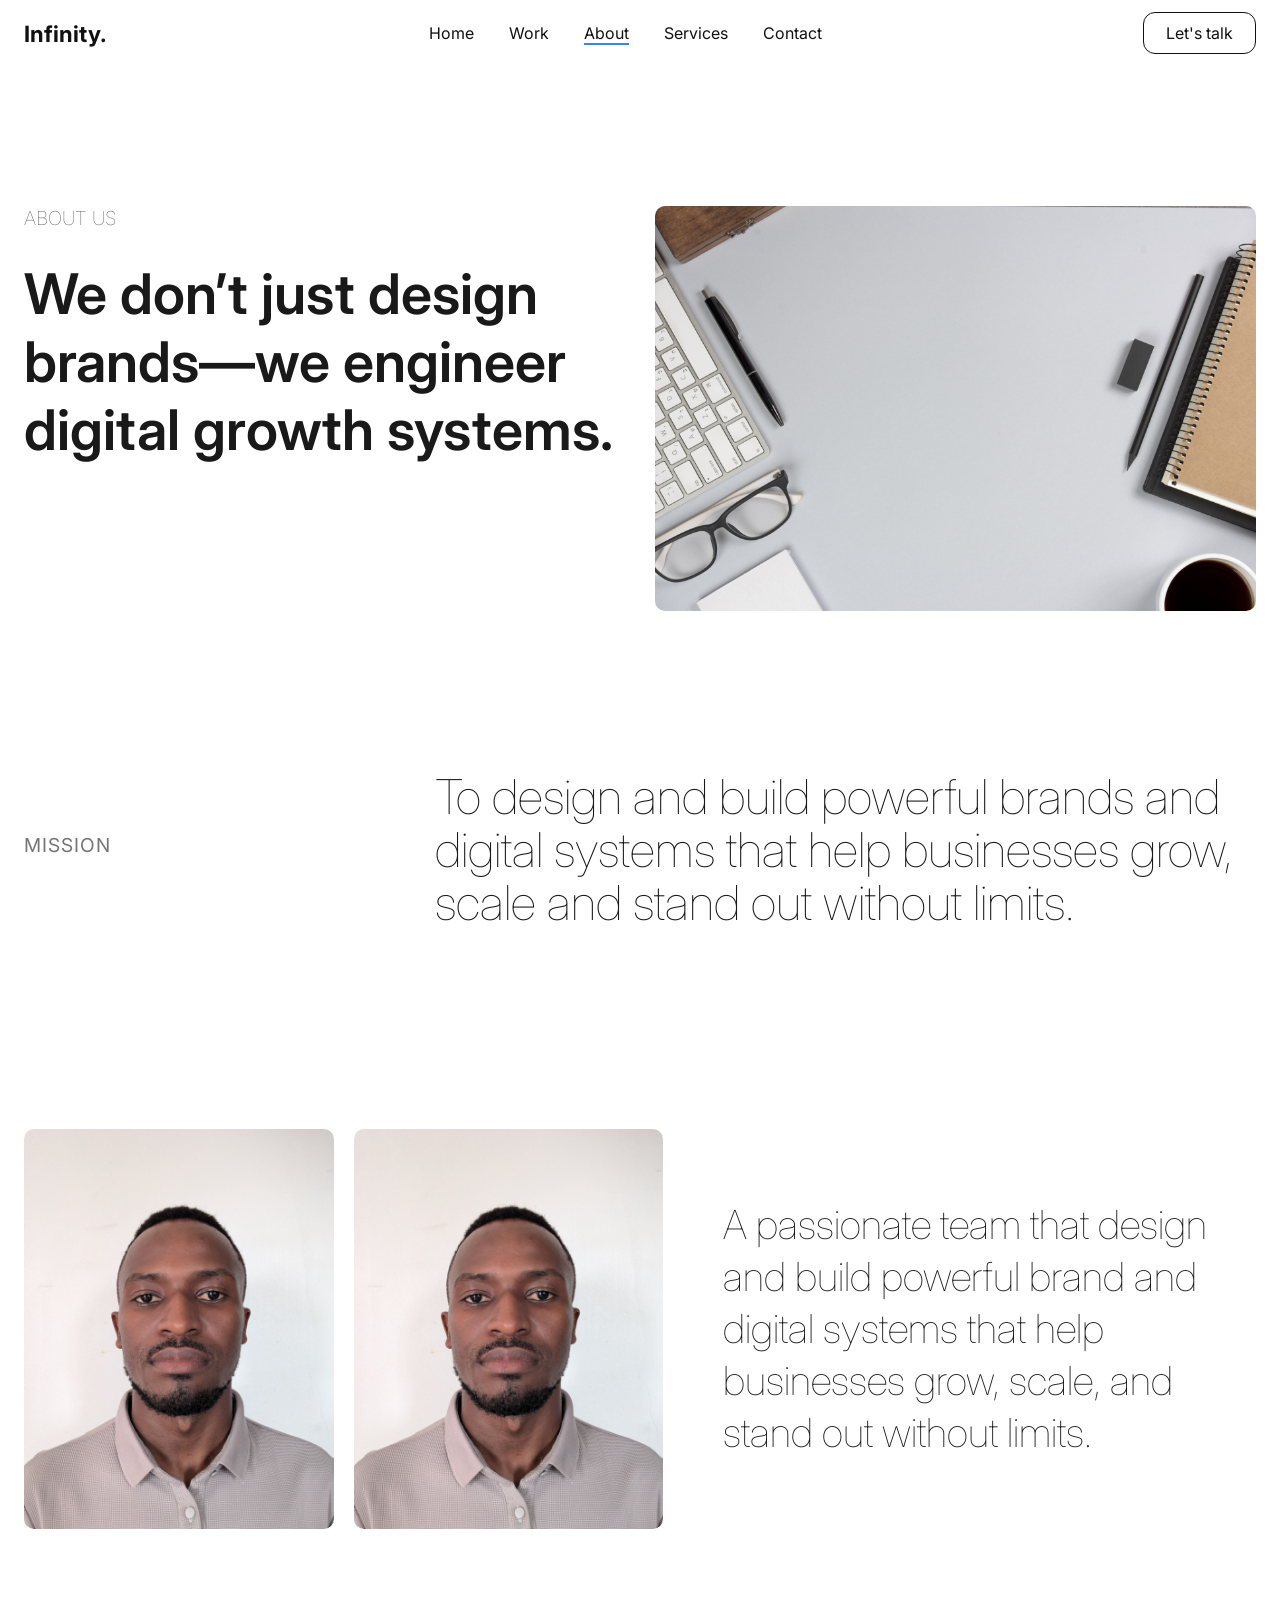
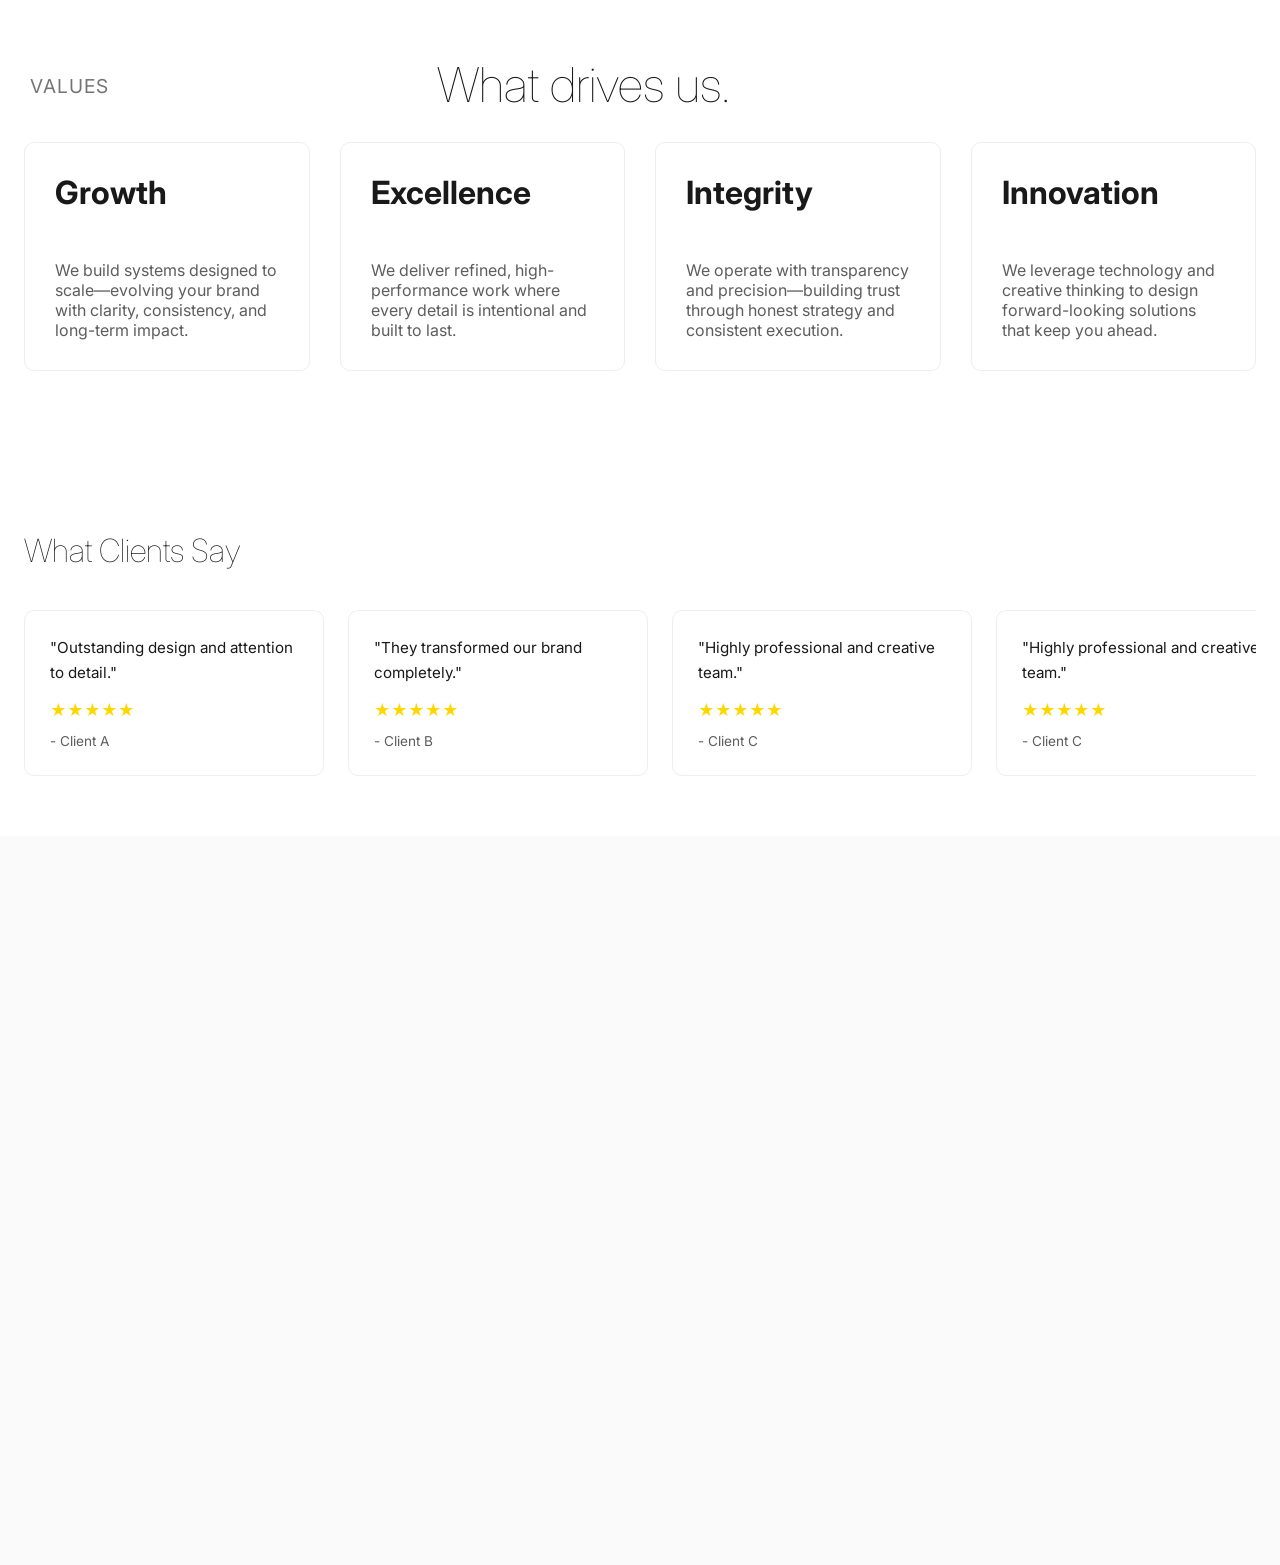
==== about.html @ a7bb95bc "Add files via upload" ====
<!DOCTYPE html>
<html lang="en">
    <head>
        <meta charset="UTF-8">
        <meta name="viewport" content="width=device-width, initial-scale=1.0">
        <title>about us</title>

        <link href="https://fonts.googleapis.com/css2?family=Inter:wght@400;500;700&display=swap" rel="stylesheet">
        <link rel="stylesheet" href="style.css">
        <link rel="stylesheet" href="https://cdnjs.cloudflare.com/ajax/libs/font-awesome/6.5.0/css/all.min.css">

    </head>

    <body>

        <div class="main-content">

            <header class="navbar">

                <a href="index.html" class="logo">Infinity.</a>

                <nav class="nav">

                    <ul class="nav-links">
                        <li><a href="index.html">Home</a></li>
                        <li><a href="portfolio.html">Work</a></li>
                        <li><a href="about.html" class="active">About</a></li>
                        <li><a href="services.html">Services</a></li>
                        <li><a href="contact.html">Contact</a></li>
                    </ul>
                    <span class="underline"></span>

                    <a href="contact.html" class="mobile-cta">Let's talk</a>

                    <span class="underline"></span>

                </nav>

                <a href="contact.html" class="cta-btn magnetic">Let's talk</a>

                <!-- HAMBURGER -->

                <div class="hamburger">
                    <span></span>
                    <span></span>
                </div>

            </header>

            <section class="about-hero">

                <div class="about-hero-container">
                    <div>
                        <span class="about-label">about us</span>
                        <h1 class="about-title">We don’t just design brands—we engineer digital growth systems.</h1>
                    </div>
                    

                    <div class="service-img">
                        <img src="assets/images/bg2.jpg" alt="">
                    </div>
                </div>

            </section>
       
            <section class="about">

                <div class="about-container">
                    <span class="about-about-label">mission</span>
                    <h1 class="about-about-title">To design and build powerful brands and digital systems that help businesses grow, scale and stand out without limits.</h1>
                </div>

            </section>
                


            <section class="about-founders">

                <div class="founders-images">

                    <div class="founder-card">

                        <img src="assets/images/ceo.jpg" alt="Founder">

                        <div class="founder-overlay">
                            <h4>VICTOR ASSENGA</h4>
                            <span>Founder & Creative Director</span>
                            <p>Leads vision, branding strategy and creative direction.</p>
                        </div>

                    </div>

                    <div class="founder-card">

                        <img src="assets/images/ceo.jpg" alt="Co-Founder">

                        <div class="founder-overlay">
                            <h4>Co-Founder Name</h4>
                            <span>Co-Founder & Developer</span>
                            <p>Builds scalable digital products and experiences.</p>
                        </div>

                    </div>

                </div>

                
                <div class="founders-text">
                    <h2>
                    A passionate team that design and build powerful brand and digital systems that help businesses grow, scale, and stand out without limits.
                    </h2>
                </div>

            </section>


            <section class="values">

                <div class="about-values-container">
                    <span class="values-label">VALUES</span>
                    <h1 class="values-title">What drives us.</h1>
                    <span></span>
                </div>

            </section>

            
            <div class="about-values">

                <div class="value-card">

                    <h3>Growth</h3>
                    <p>We build systems designed to scale—evolving your brand with clarity, consistency, and long-term impact.</p>

                </div>

                <div class="value-card">

                    <h3>Excellence</h3>
                    <p>We deliver refined, high-performance work where every detail is intentional and built to last.</p>

                </div>

                <div class="value-card">

                    <h3>Integrity</h3>
                    <p>We operate with transparency and precision—building trust through honest strategy and consistent execution.</p>

                </div>

                <div class="value-card">

                    <h3>Innovation</h3>
                    <p>We leverage technology and creative thinking to design forward-looking solutions that keep you ahead.</p>

                </div>

            </div>
        
            </section>

                <!-- TESTIMONIALS -->
            <section class="testimonials">

                <h2>What Clients Say</h2>

                <div class="testimonial-wrapper">
                    <div class="testimonial-track">

                        <div class="testimonial-group">
                            <div class="testimonial">
                                <p>"Outstanding design and attention to detail."</p>
                                <div class="stars">★★★★★</div>
                                <span>- Client A</span>
                            </div>

                            <div class="testimonial">
                                <p>"They transformed our brand completely."</p>
                                <div class="stars">★★★★★</div>
                                <span>- Client B</span>
                            </div>

                            <div class="testimonial">
                                <p>"Highly professional and creative team."</p>
                                <div class="stars">★★★★★</div>
                                <span>- Client C</span>
                            </div>

                            <div class="testimonial">
                                <p>"Highly professional and creative team."</p>
                                <div class="stars">★★★★★</div>
                                <span>- Client C</span>
                            </div>

                            <div class="testimonial">
                                <p>"Highly professional and creative team."</p>
                                <div class="stars">★★★★★</div>
                                <span>- Client C</span>
                            </div>

                            <div class="testimonial">
                                <p>"Highly professional and creative team."</p>
                                <div class="stars">★★★★★</div>
                                <span>- Client C</span>
                            </div>
                        </div>


                        <div class="testimonial-group">
                            <div class="testimonial">
                                <p>"Outstanding design and attention to detail."</p>
                                <div class="stars">★★★★★</div>
                                <span>- Client A</span>
                            </div>

                            <div class="testimonial">
                                <p>"They transformed our brand completely."</p>
                                <div class="stars">★★★★★</div>
                                <span>- Client B</span>
                            </div>

                            <div class="testimonial">
                                <p>"Highly professional and creative team."</p>
                                <div class="stars">★★★★★</div>
                                <span>- Client C</span>
                            </div>

                            <div class="testimonial">
                                <p>"Highly professional and creative team."</p>
                                <div class="stars">★★★★★</div>
                                <span>- Client C</span>
                            </div>

                            <div class="testimonial">
                                <p>"Highly professional and creative team."</p>
                                <div class="stars">★★★★★</div>
                                <span>- Client C</span>
                            </div>

                            <div class="testimonial">
                                <p>"Highly professional and creative team."</p>
                                <div class="stars">★★★★★</div>
                                <span>- Client C</span>
                            </div>
                        </div>

                    </div>
                </div>

                    
            </section>

        </div>


        <footer class="footer">

            <div class="footer-top">
                <h2 class="footer-slogan">
                Let’s grow your business digitally.
                </h2>

                <a href="contact.html" class="footer-cta">Start a Project</a>
            </div>

            <div class="footer-middle">

                <div>

                    <h4>Quick Links</h4>
                    <ul>
                        <li><a href="portfolio.html">Work</a></li>
                        <li><a href="about.html">About</a></li>
                        <li><a href="services.html">Services</a></li>
                        <li><a href="contact.html">Contact</a></li>

                    </ul>

                </div>

                <div>

                    <h4>See what we've built</h4>
                    <ul>
                        <li><a href="#">Branding</a></li>
                        <li><a href="#">Web Design</a></li>
                        <li><a href="#">UI/UX</a></li>
                        <li><a href="#">Software solutions</a></li>
                    </ul>

                </div>

                <div>

                    <h4>Social</h4>
                    <ul>
                        <li><a href="#"><i class="fa-brands fa-instagram"></i>  Instagram</a></li>
                        <li><a href="#"><i class="fa-brands fa-linkedin"></i>  LinkedIn</a></li>
                        <li><a href="#"><i class="fa-brands fa-twitter"></i>  Twitter</a></li>
                        <li><a href="#"><i class="fa-brands fa-behance"></i>  Behance</a></li>
                    </ul>

                </div>

                <div>
                    <h4>Contact us</h4>
                    <p>Email: hello@infinity.com</p>
                    <p>Whatsapp: +255 746 826 260</p>
                    <p>Dar es Salaam,</p>
                    <p> Tanzania</p>
                </div>

            </div>

            <div class="footer-bottom">

                <p>© 2026 Infinity. All rights reserved.</p>

            </div>

        </footer>

        <script src="script.js" defer></script>
    </body>
</html>
---- style.css ----
/* RESET */
* {
  margin: 0;
  padding: 0;
  box-sizing: border-box;
  font-family: 'Inter', sans-serif;
}

html, body {
  background: #fafafa;
  color: #191919;
}


/* NAVBAR*/
.navbar {
  display: flex;
  justify-content: space-between;
  align-items: center;
  padding: 12px 24px;
  position: sticky;
  top: 0;
  background: rgba(255,255,255,0.8);
  backdrop-filter: blur(12px);
  z-index: 1000;
}
.logo {
  font-size: 1.4rem;
  font-weight: 700;
  text-decoration: none;
  color: #111;
}
.nav-links {
  display: flex;
  gap: 35px;
  list-style: none; 
}
.nav a {
  text-decoration: none;
  color: #111;
  font-size: 1rem;
  transition: 0.3s;
}

/*UNDERLINE*/
.nav-links a {
  position: relative;
  text-decoration: none;
  padding-bottom: 1.5px;
}
.nav-links a::after {
  content: "";
  position: absolute;
  left: 0;
  bottom: 0;
  width: 0%;
  height: 2px;
  background: #3B82F6;
  transition: width 0.3s ease;
}
.nav-links a:hover::after {
  width: 100%;
}
.nav-links a.active::after {
  width: 100%;
}

/* CTA BUTTON */
.cta-btn {
  border: 1px solid #111;
  padding: 10px 22px;
  text-decoration: none;
  color: #111;
  position: relative;
  overflow: hidden;
  transition: all 0.3s ease;
  border-radius: 12px;
}

.cta-btn::before {
  content: "";
  position: absolute;
  inset: 0;
  background: #111;
  transform: scaleX(0);
  transform-origin: left;
  transition: 0.001ms;
  z-index: -1;
}

.cta-btn:hover {
  color: #fff;
  background: #3B82F6;
  border: 1px solid #3B82F6;
}


/* HAMBURGER */
.hamburger {
  display: none;
  flex-direction: column;
  gap: 6px;
  cursor: pointer;
  z-index: 1100;
}

.hamburger span {
  width: 25px;
  height: 2px;
  background: #111;
  transition: 0.3s;
}

.hamburger.active span:nth-child(1) {
  transform: rotate(45deg) translateY(6px);
}

.hamburger.active span:nth-child(2) {
  transform: rotate(-45deg) translateY(-6px);
}

.mobile-cta {
  display: none;
  margin-top: 40px;
  padding: 12px 25px;
  border: 1px solid #111;
  text-decoration: none;
  color: #111;
  text-align: center;
  transition: 0.3s;
}

.mobile-cta:hover {
  background: #3B82F6;
  border: #3B82F6;
  color: white;
}




/* HERO*/

.hero {
  padding: 120px 24px 60px;
}

.hero-container {
  display: grid;
  grid-template-columns: 1fr 1fr;
  gap: 24px;
  width: 100%;
}
.hero-text {
  max-width: 1200px;
  margin-bottom: 60px;
}

.hero-text h1 {
  font-size: 4rem;
  line-height: 1.1;
}

.hero-text p {
  margin-top: 20px;
  margin-bottom: 24px;
  opacity: 0.7;
  font-size: 1.5rem;
}
.hero-sub{
  margin: 20px 0px;
  opacity: 0.7;
  font-size: 1rem;
  font-weight: lighter;
}

.hero-cta {
  border: 1px solid #111;
  padding: 14px 28px;
  text-decoration: none;
  color: #111;
  position: relative;
  overflow: hidden;
  transition: all 0.3s ease;
  border-radius: 12px;
}

.hero.cta::before {
  content: "";
  position: absolute;
  inset: 0;
  background: #111;
  transform: scaleX(0);
  transform-origin: left;
  transition: 0.001ms;
  z-index: -1;
}

.hero-cta:hover {
  color: #fff;
  background: #3B82F6;
  border: 1px solid #3B82F6;
}

.hero-media {
  display: flex;
  justify-content: center;
  align-items: center;
}

.hero-media img {
  width: 100%;
  height: 100%;
  object-fit: cover;
}


/*  HERO RESPONSIVE */
@media (max-width: 900px) {

    .hero-container {
    display: grid;
    grid-template-columns: 1fr;
  }

  .hero {
    padding: 60px 12px 40px;
  }

  .hero-text h1 {
    font-size: 2.4rem;
  }

  .hero-text p {
   font-size: 1rem; 
  }

  .hero-media {
    height: 400px;
  }
}


/*ABOUT*/

.home-about {
    padding: 100px 24px;
}

.home-about-container {
display: grid;
grid-template-columns: 1fr 2fr;
align-items: center;
}

.home-about-label {
  font-size: 1.2rem;
  opacity: 0.6;
  margin-bottom: 10px;
  text-transform: uppercase;
  letter-spacing: 1px;
}

.home-about-title {
  font-size: 3rem;
  line-height: 1.1;
  font-weight: lighter;
}

@media (max-width: 900px) {

  .about {
  padding: 12px 24px;
}

.home-about-container {
display: grid;
gap: 24px;
grid-template-columns: 1fr;
}

.about-label {
  font-size: 1rem;
  opacity: 0.6;
  margin-bottom: 10px;
  text-transform: uppercase;
  letter-spacing: 1px;
}

.home-about-title {
  font-size: 2rem;
  line-height: 1.1;
  font-weight: lighter;
}
}



/* WORK */
.work {
  padding: 60px 24px;
}

.work h2 {
  margin-bottom: 40px;
  font-size: 2rem;
  font-weight: lighter;
}

.work-grid {
  display: grid;
  grid-template-columns: 1fr 1fr;
  gap: 24px;
}

.work-item {
  position: relative;
  background: #ccc;
  height: 480px;
  overflow: hidden;
  border-radius: 12px;
  transition: transform 0.4s ease;
}

.large { grid-column: span 2;  }


.work-item {
  position: relative;
  overflow: hidden;
  border-radius: 12px;
}

.work-item video {
  width: 100%;
  height: 100%;
  object-fit: cover;
}
.work-item {
  display: block;
  text-decoration: none;
  color: inherit;
}

.work-item {
  transition: transform 0.3s ease;
}

.work-item:hover {
  transform: translateY(-5px);
}

.work-item {
  cursor: pointer;
}

/* OVERLAY */
.work-overlay {
  position: absolute;
  inset: 0;
  background: rgba(0,0,0,0.4);
  color: white;
  display: flex;
  flex-direction: column;
  justify-content: flex-end;
  padding: 20px;
  opacity: 0;
  transition: 0.4s ease;
}
.work-overlay {
  transform: translateY(20px);
}


.work-item:hover .work-overlay {
  opacity: 1;
  transform: translateY(0);
}

.work p {
    font-size: 2rem;
    padding-top: 36px;
}

.work-cta-tittle {
 margin-bottom: 30px;
}
.work-cta {
  border: 1px solid #111;
  padding: 14px 28px;
  text-decoration: none;
  color: #111;
  position: relative;
  overflow: hidden;
  transition: all 0.3s ease;
  border-radius: 12px;
}

.work.cta::before {
  content: "";
  position: absolute;
  inset: 0;
  background: #111;
  transform: scaleX(0);
  transform-origin: left;
  transition: 0.001ms;
  z-index: -1;
}

.work-cta:hover {
  color: #fff;
  background: #3B82F6;
  border: 1px solid #3B82F6;
}

/* WORK RESPONSIVE*/
@media (max-width: 900px) {
  
  .work-grid {
    grid-template-columns: 1fr;
  }
  .work h2 {
    padding: 24px 0px 0px;
  }

  .work-grid {
    grid-template-columns: 1fr;
  }

  /* RESET ALL ASYMMETRICAL SPANS */
  .work-item,
  .large,
  .tall,
  .wide {
    grid-column: span 1 !important;
    grid-row: span 1 !important;
  }

  /* UNIFORM HEIGHT */
  .work-item {
    height: 220px;
     border-radius: 12px;
  }

.work-item:active {
  transform: scale(0.98);
}

.work p {
    font-size: 2rem;
}
}




/*TESTIMONIALS */

.testimonials {
  padding: 60px 24px;
  overflow: hidden;
}

.testimonials h2 {
  margin-bottom: 40px;
  font-size: 2rem;
  font-weight: lighter;
}

.testimonial {
  min-width: 300px;
  max-width: 300px;
  padding: 25px;
  border: 1px solid #eee;
  border-radius: 10px;
  background: #fff;
  flex-shrink: 0;
}

.testimonial p {
  margin-bottom: 15px;
  font-size: 0.95rem;
  line-height: 1.6;
}


.testimonial-wrapper {
  overflow: hidden;
  width: 100%;
}

.testimonial-track {
  display: flex;
  width: max-content;
  animation: scrollLoop 30s linear infinite;
}

.testimonial-group {
  display: flex;
  gap: 24px;
}

.testimonial {
  min-width: 300px;
  flex-shrink: 0;
}

/* 🔥 KEYFRAME */
@keyframes scrollLoop {
  0% {
    transform: translateX(0);
  }
  100% {
    transform: translateX(-50%);
  }
}

.testimonial-wrapper:hover .testimonial-track {
  animation-play-state: paused;
}


.stars {
  color: gold;
  margin-bottom: 10px;
  font-size: 1rem;
}

/* NAME */
.testimonial span {
  font-size: 0.85rem;
  opacity: 0.7;
}

.testimonial {
  transition: 0.3s;
}

.testimonial:hover {
  transform: translateY(-5px);
}

/*TESTIMONIALS RESPONSIVE*/
@media (max-width: 900px) {

  .testimonials {
    padding: 60px 24px;
  }

  .testimonial {
    min-width: 250px;
  }
}



/*FOOTER*/

.footer {
  background: #111;
  color: #fff;
  padding: 100px 24px 40px;
}


.footer-top {
  display: grid;
  grid-template-columns: 3fr 1fr;
  align-items: center;
  margin-bottom: 80px;
}

.footer-slogan {
  font-size: 3rem;
  line-height: 1.2;
  max-width: 1000px;
}

.footer-cta {
  padding: 14px 28px;
  border: 1px solid #fff;
  text-decoration: none;
  color: #fff;
  transition: 0.3s;
  white-space: nowrap;
  border-radius: 12px;
  margin-left: auto;
}

.footer-cta:hover {
  background: #3B82F6;
  border: 1px solid #3B82F6;
  color: #111;
}


.footer-middle {
  display: grid;
  grid-template-columns: repeat(4, 1fr);
  gap: 40px;
  margin-bottom: 60px;
}

.footer-middle h4 {
  margin-bottom: 15px;
  font-size: 0.95rem;
  opacity: 0.9;
}

.footer-middle ul {
  list-style: none;
}

.footer-middle a {
  text-decoration: none;
  color: #fff;
  opacity: 0.7;
  display: inline-block;
  margin-bottom: 10px;
  transition: 0.3s;
}

.footer-middle a:hover {
  opacity: 1;
  transform: translateX(5px);
  
}

.footer-middle p {
  opacity: 0.7;
  margin-bottom: 10px;
}

/*BOTTOM*/
.footer-bottom {
  border-top: 1px solid rgba(255,255,255,0.1);
  padding-top: 20px;
  font-size: 0.85rem;
  opacity: 0.6;
}

.footer-middle a {
  position: relative;
}

.footer-middle a::after {
  content: "";
  position: absolute;
  left: 0;
  bottom: -3px;
  width: 0%;
  height: 2px;
  background: #3B82F6;
  transition: 0.3s ease;
}

.footer-middle a:hover::after {
  width: 100%;
  
}


/*PAGE SLIDING EFFECT */
.main-content {
  position: relative;
  z-index: 2;
  background: #fff;
}
.main-content {
  margin-bottom: 200px;
}

/* FOOTER STAYS UNDER */
.footer {
  position: sticky;
  bottom: 0;
  z-index: 1;
}

.main-content {
  background: #fff; /* MUST exist */
  position: relative;
  z-index: 2;
}

/*FOOTER RESPONSIVE*/
@media (max-width: 900px) {

  .footer {
    padding: 80px 20px 30px;
  }

  .footer-top {
    flex-direction: column;
    align-items: flex-start;
  }

  .footer-slogan {
    font-size: 2rem;
  }

  .footer-middle {
    grid-template-columns: 1fr 1fr;
    gap: 30px;
  }
}



/*ADDITIONS*/





.nav.active .nav-links li:nth-child(1) { transition-delay: 0.1s; }
.nav.active .nav-links li:nth-child(2) { transition-delay: 0.2s; }
.nav.active .nav-links li:nth-child(3) { transition-delay: 0.3s; }
.nav.active .nav-links li:nth-child(4) { transition-delay: 0.4s; }


/*MOBILE RESPONSIVE*/
@media (max-width: 900px) {

  .nav {
    flex-direction: column;
    padding: 40px;
  }

  .nav {
    background: rgba(255, 255, 255, 0.7);
    backdrop-filter: blur(15px);
  }

  .mobile-cta {
    display: block;
    border-radius: 15px;
  }

  /* overlay background */
  .overlay {
    position: fixed;
    inset: 0;
    background: rgba(0,0,0,0.3);
    opacity: 0;
    pointer-events: none;
    transition: 0.3s;
  }

  .overlay.active {
    opacity: 1;
    pointer-events: all;
  }
}


@media (max-width: 900px) {

  .nav {
    position: fixed;
    top: 0;
    right: -100%;
    height: 100vh;
    width: 75%;
    background: white;
    display: flex;
    flex-direction: column;
    justify-content: center;
    padding: 40px;
    transition: 0.4s ease;
    z-index: 1000;
  }

  .nav.active {
    right: 0;
  }

  .nav-links {
    flex-direction: column;
    gap: 30px;
    font-size: 1.3rem;
  }

  .cta-btn {
    display: none;
  }

  .mobile-cta {
    display: block;
  }

  .hamburger {
    display: flex;
  }
}

/* ONLY apply animation on mobile */
@media (max-width: 900px) {
  .nav-links li {
    opacity: 0;
    transform: translateY(20px);
    transition: 0.4s;
  }

  .nav.active .nav-links li {
    opacity: 1;
    transform: translateY(0);
  }
}

.nav.active .nav-links li {
  opacity: 1;
  transform: translateY(0);
}








/*WORK PAGE*/


/* WORK HERO */
.work-hero {
  padding: 140px 24px 60px;
}

.work-hero-container {
display: grid;
grid-template-columns: 1fr 3fr;
align-items: center;
gap: 30px;
}

.work-label {
  font-size: 1rem;
  opacity: 0.6;
  margin-bottom: 10px;
  text-transform: uppercase;
  letter-spacing: 1px;
}

.work-title {
  font-size: 3.5rem;
  line-height: 1.1;
}

/* CATEGORIES */
.work-categories {
  margin-top: 50px;
}

.work-categories ul {
  display: flex;
  gap: 30px;
  list-style: none;
  flex-wrap: wrap;
}

.work-categories li {
  cursor: pointer;
  font-size: 0.95rem;
  opacity: 0.6;
  position: relative;
  transition: 0.3s;
}

/* ACTIVE + HOVER */
.work-categories li.active,
.work-categories li:hover {
  opacity: 1;
}

/* UNDERLINE ANIMATION */
.work-categories li::after {
  content: "";
  position: absolute;
  left: 0;
  bottom: -5px;
  width: 0%;
  height: 2px;
  background: #111;
  transition: 0.3s;
}

.work-categories li:hover::after,
.work-categories li.active::after {
  width: 100%;
}




@media (max-width: 900px) {

.work-hero {
  padding: 60px 24px 24px;
}

.work-hero-container {
display: flex;
flex-direction: column;
gap: 24px;
align-items: baseline;
}

.work-label {
  font-size: 0.9rem;
  opacity: 0.6;
  margin-bottom: 10px;
  text-transform: uppercase;
  letter-spacing: 1px;
}

.work-title {
  font-size: 2rem;
  line-height: 1.1;
}


}




/* CATEGORY FILTER*/

.work-item.hide {
  opacity: 0;
  transform: scale(0.8);
  pointer-events: none;
}

.work-item {
  opacity: 1;
  transform: scale(1);
  transition: 0.4s ease;
}

.work-grid {
  transition: all 0.4s ease;
}

.work-item {
  will-change: transform;
}


/* animate out */
.work-item.hide {
  opacity: 0;
  transform: scale(0.8);
  pointer-events: none;
}

/* fully removed from layout */
.work-item.hidden {
  display: none;
}

.work-item {
  transition: transform 0.6s ease, opacity 0.4s ease;
  will-change: transform;
}







/* ABOUT PAGE*/

.about-hero{
  padding: 140px 24px 60px;
}

.about-hero-container{
  display: grid;
  grid-template-columns: 1fr 1fr;
  gap: 30px;
}

.about-label {
  font-size:1.2rem;
  font-weight: lighter;
  text-transform: uppercase;
  opacity: 0.8;
}

.about-title {
  font-size:3.5rem;
  font-weight: 600;
  padding-top: 30px;
}


.about {
    padding: 100px 24px;
}

.about-container {
display: grid;
grid-template-columns: 1fr 2fr;
align-items: center;
}

.about-about-label {
  font-size: 1.2rem;
  opacity: 0.6;
  margin-bottom: 10px;
  text-transform: uppercase;
  letter-spacing: 1px;
}

.about-about-title {
  font-size: 3rem;
  line-height: 1.1;
  font-weight: lighter;
}

.about-cta {
  padding: 14px 28px;
  border: 1px solid #111;
  text-decoration: none;
  color: #111;
  transition: 0.3s;
  border-radius: 12px;
  margin-left: auto;
}

.about-cta:hover {
  background: #111;
  color: #fff;
}

.about-founders {
  display: grid;
  grid-template-columns: 1.2fr 1fr;
  gap: 60px;
  padding: 100px 24px;
  align-items: center;
}

.founders-images {
  display: grid;
  grid-template-columns: 1fr 1fr;
  gap: 20px;
}


/* CARD */
.founder-card {
  position: relative;
  overflow: hidden;
  border-radius: 10px;
}

/* IMAGE */
.founder-card img {
  width: 100%;
  height: 400px;
  object-fit: cover;
  display: block;
  transition: transform 0.6s ease;
}

/* OVERLAY */
.founder-overlay {
  position: absolute;
  inset: 0;
  background: rgba(0,0,0,0.7);
  color: #fff;
  padding: 20px;

  display: flex;
  flex-direction: column;
  justify-content: flex-end;

  opacity: 0;
  transform: translateY(20px);
  transition: 0.4s ease;
}

/* TEXT */
.founder-overlay h4 {
  margin-bottom: 5px;
}

.founder-overlay span {
  font-size: 0.85rem;
  opacity: 0.8;
  margin-bottom: 10px;
}

.founder-overlay p {
  font-size: 0.85rem;
  line-height: 1.4;
}

.founder-card:hover img {
  transform: scale(1.05);
}

.founder-card:hover .founder-overlay {
  opacity: 1;
  transform: translateY(0);
}

.founders-text h2 {
  font-size: 2.5rem;
  line-height: 1.3;
  font-weight: lighter;
}

.about-values-container {
  display: grid;
  padding: 0px 60px;
  grid-template-columns: 1fr 2fr;
  padding: 30px;
  align-items: center;
}

.values-label{
  font-size: 1.2rem;
  opacity: 0.6;
  text-transform: uppercase;
  letter-spacing: 1px; 
}

.values-title {
  font-size: 3rem;
  line-height: 1.1;
  margin-right: auto;
  font-weight: lighter;
  
}

.about-values {
  display: grid;
  grid-template-columns: repeat(4, 1fr);
  gap: 30px;
  padding: 0 24px 100px;
}

.value-card {
  padding: 30px;
  border: 1px solid #eee;
  border-radius: 10px;
  transition: 0.3s ease;
}

.value-card h3 {
  margin-bottom: 48px;
  font-size: 2rem;
}

.value-card p {
  font-size: 1rem;
  opacity: 0.7;
}

/* HOVER */
.value-card:hover {
  transform: translateY(-5px);
   background: #3B82F6;
  color: #fff;
}

@media (max-width: 900px) {

.about-hero{
  padding: 140px 24px 60px;
}

.about-hero-container{
  display: grid;
  grid-template-columns: 1fr;
  gap: 30px;
}

.about-label {
  font-size:1.2rem;
  font-weight: lighter;
  text-transform: uppercase;
  opacity: 0.8;
}

.about-title {
  font-size:2rem;
  padding-top: 30px;
}


  /* STATEMENT */
  .about-statement {
  padding: 60px 24px;
  display: grid;
  grid-template-columns: 1fr;
  gap: 30px;
}

.about-statement h2 {
  font-size: 2rem;
  max-width: 700px;
  line-height: 1.3;
  font-weight: lighter;
}

.about-cta {
  padding: 14px 28px;
  border: 1px solid #111;
  text-decoration: none;
  color: #111;
  transition: 0.3s;
  border-radius: 12px;
  
}

  .about-founders {
  grid-template-columns: 1fr;
  padding: 80px 20px;
}

.founders-images {
  grid-template-columns: 1fr 1fr;
}

.founder-card img {
  height: 300px;
}

.founders-text h2 {
  font-size: 1.8rem;
}

  /* VALUES */

  .heading-label {
    opacity: 0.7;
    font-size: 1rem;
    padding-right: 100px;
}

.heading-title {
    font-weight: lighter;
    font-size: 1.8rem;
}

.about-values {
  grid-template-columns: 1fr 1fr;
  padding: 0 20px 80px;
}

.about-values-container {
 padding: 0px; 
display: grid;
grid-template-columns: 1fr;
align-items: center;
gap: 30px;
}

.values-label {
  font-size: 1rem;
  opacity: 0.6; 
}

.values-title {
  font-size: 2rem;
  line-height: 1.1;
  margin-left: 0;
}
.values {
  margin: 0px 24px;
}
.about-container {
  display: grid;
  grid-template-columns: 1fr;
  gap: 30px;
}
}

@media (max-width: 450px) {
 .about-values {
  grid-template-columns: 1fr;
  padding: 0 20px 80px;
} 
.founders-images {
  grid-template-columns: 1fr;
}
.about-container {
  display: grid;
  grid-template-columns: 1fr;
  gap: 30px;
}
.about-about-title {
  font-size: 2rem;
}
}






/*SERVICES PAGE*/
.services-hero{
  padding: 140px 24px 60px;
}

.services-hero-container{
  display: grid;
  grid-template-columns: 1fr 1fr;
  gap: 30px;
}

.services-label {
  font-size:1.2rem;
  font-weight: lighter;
  text-transform: uppercase;
  opacity: 0.8;
}

.services-title {
  font-size:3.5rem;
  font-weight: 600;
  padding-top: 30px;
}


.service-img {
  overflow: hidden;
  border-radius: 10px;
  max-width: 800px;
}
.service-img img {
  width: 100%;
  height: 100%;
  object-fit: cover;
  transition: 0.6s ease;
}

.service-img:hover img {
  transform: scale(1.05);
}


.service-container {
  display: grid;
  grid-template-columns: 1fr 2fr;
  padding: 30px 24px;
  align-items: center;
}

.service-label{
  font-size: 1.2rem;
  opacity: 0.6;
  text-transform: uppercase;
  letter-spacing: 1px; 
}

.service-title {
  font-size: 3rem;
  line-height: 1.1;
  margin-right: auto;
  font-weight: lighter;
  
}

.services {
  display: grid;
  grid-template-columns: repeat(6, 1fr);
  gap: 24px;
  justify-content: center;
  padding: 24px;
}
.service-card {
  padding: 40px;
  background: #f5f5f5;
  border-radius: 16px;
  transition: 0.6s ease;  
}

.service-card h3 {
  padding-bottom: 30px;
  font-size: 1.5rem;
}
.service-card {
  grid-column: span 2; /* each card = 2 columns */
}

.service-card:hover {
  transform: translateY(-5px);
   background: #3B82F6;;
  color: #fff;
}

.about-heading-container {
    display: flex;
    justify-content: space-between;
    align-items: baseline;
    gap: 120px;
}

/* Center the last 2 cards */
.service-card:nth-child(4) {
  grid-column: 2 / span 2;
}

.service-card:nth-child(5) {
  grid-column: 4 / span 2;
}

/* 📱 Mobile: 1 column */
@media (max-width: 900px) {
  .services-hero{
  padding: 120px 24px 60px;
}
.services-hero-container{
  display: grid;
  grid-template-columns: 1fr;
  gap: 30px;
}
.services-title {
  font-size:2rem;
  font-weight: 600;
  padding-top: 30px;
}
.service-container {
  display: grid;
  grid-template-columns: 1fr;
  padding: 24px 0px;
  align-items: center;
  gap: 24px;
}
.service-title {
  font-size: 2rem;
  line-height: 1.1;
  margin-right: auto;
  font-weight: lighter;
}
  
}

@media (max-width: 450px) {
 .services {
  grid-template-columns: 1fr 1fr;
}

.service-card,
.service-card:nth-child(4),
.service-card:nth-child(5) {
  grid-column: 1 / -1;
}
}






/*CONTACT PAGE*/

.contact-hero{
  padding: 140px 24px 60px;
}

.contact-hero-container{
  display: grid;
  grid-template-columns: 1fr 1fr;
  gap: 30px;
}

.contact-label {
  font-size:1.2rem;
  font-weight: lighter;
  text-transform: uppercase;
  opacity: 0.8;
}

.contact-title {
  font-size:3.5rem;
  font-weight: 600;
  padding-top: 30px;
}

.contact {
  width: 100%;
  padding: 80px 24px;
}

.contact-container {
  max-width: 1400px;
  margin: 0 auto;
}

.contact-title {
  font-size: 3rem;
  font-weight: 400;
  margin-bottom: 60px;
  letter-spacing: -0.5px;
}

.contact-form {
  display: grid;
  grid-template-columns: repeat(2, 1fr);
  gap: 40px 24px;
}

.form-group.full {
  grid-column: span 2;
}

.form-group label {
  display: block;
  font-size: 0.85rem;
  margin-bottom: 10px;
  color: #666;
}

.form-group input,
.form-group textarea {
  width: 100%;
  border: none;
  border-bottom: 1px solid #ccc;
  padding: 12px 0;
  font-size: 1rem;
  background: transparent;
  outline: none;
  transition: 0.3s ease;
}

.form-group input:focus,
.form-group textarea:focus {
  border-color: #000;
}

.file input {
  border: none;
  padding: 0;
}

.submit-btn {
  margin-top: 20px;
  padding: 16px 32px;
  border: none;
  background: #3B82F6;;
  color: #fff;
  font-size: 0.9rem;
  letter-spacing: 1px;
  cursor: pointer;
  transition: 0.3s ease;
  border-radius: 12px;
}

.submit-btn:hover {
  opacity: 0.8;
  
}


@media (max-width: 768px) {

  .contact-hero-container{
  display: grid;
  grid-template-columns: 1fr;
  gap: 30px;
}
  .contact-form {
    grid-template-columns: 1fr;
  }

  .form-group.full {
    grid-column: span 1;
  }
  .contact-title {
    font-size: 2rem;
  }
}
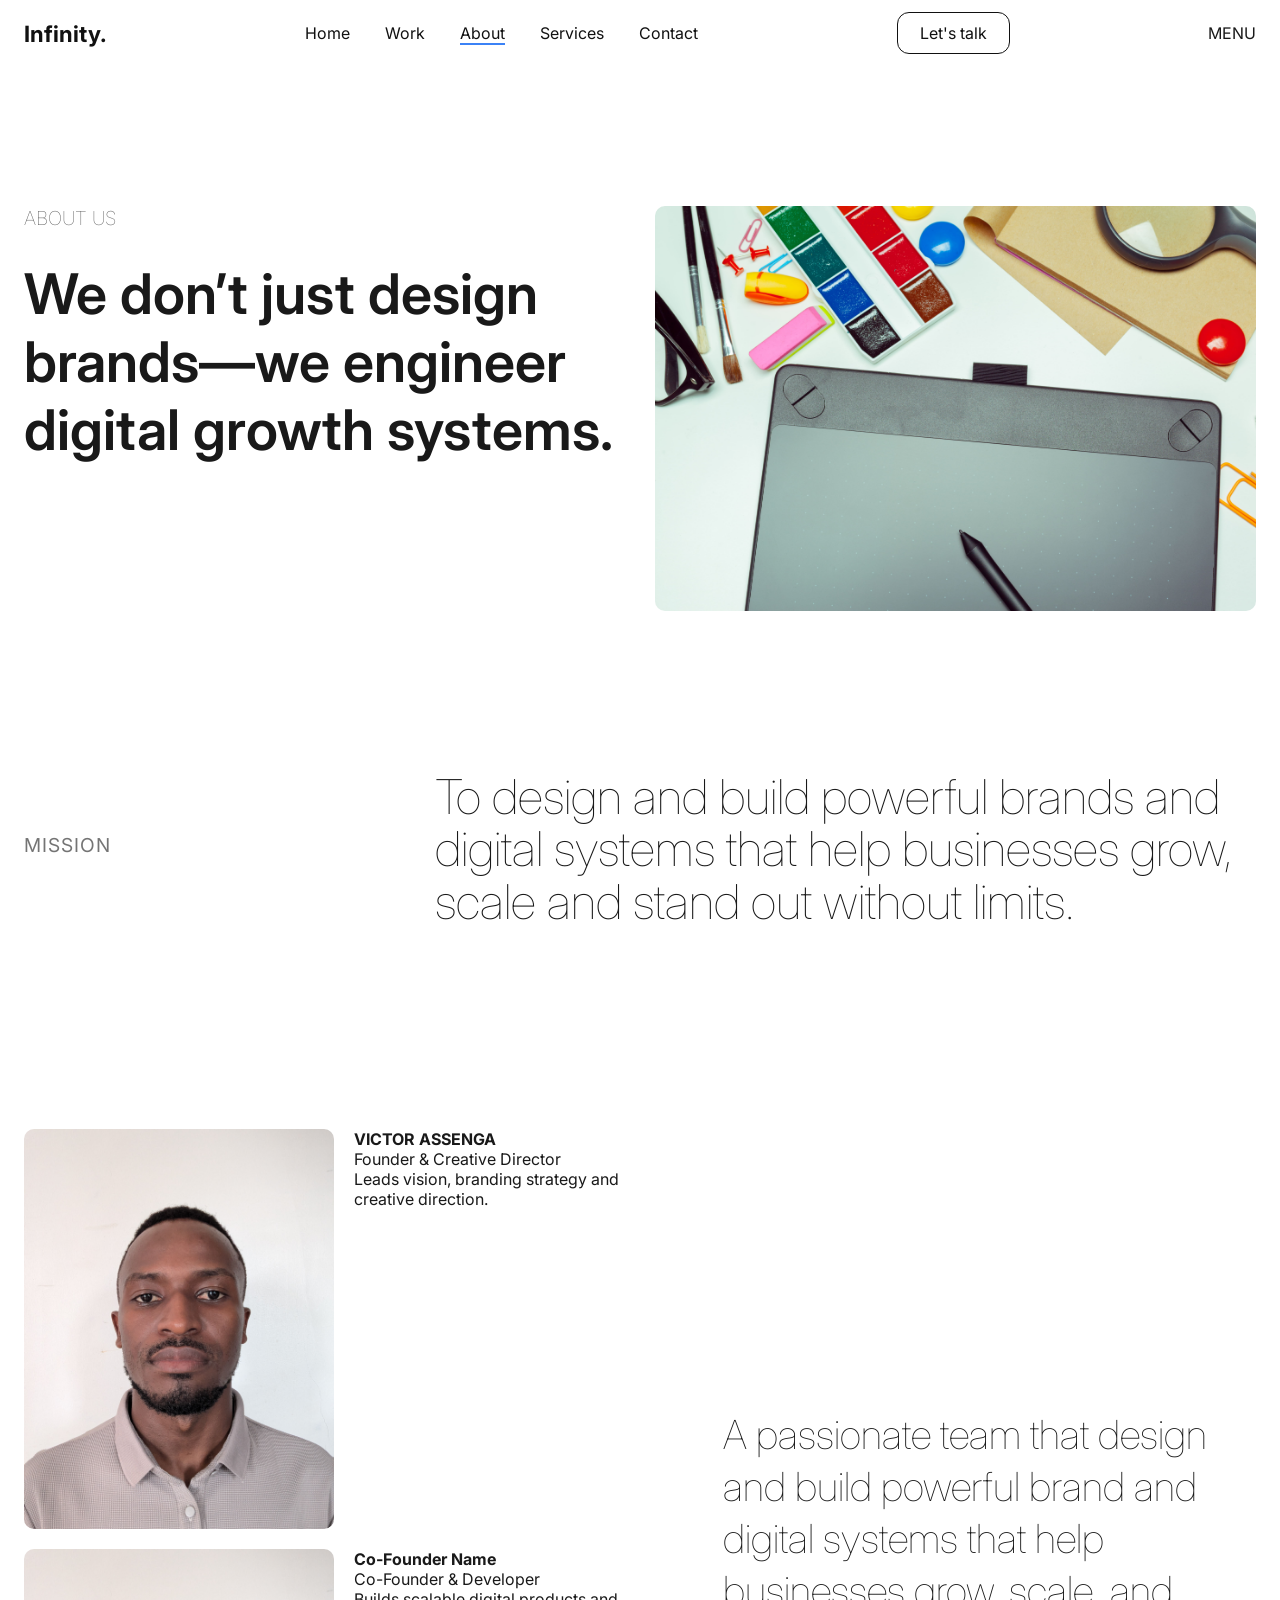
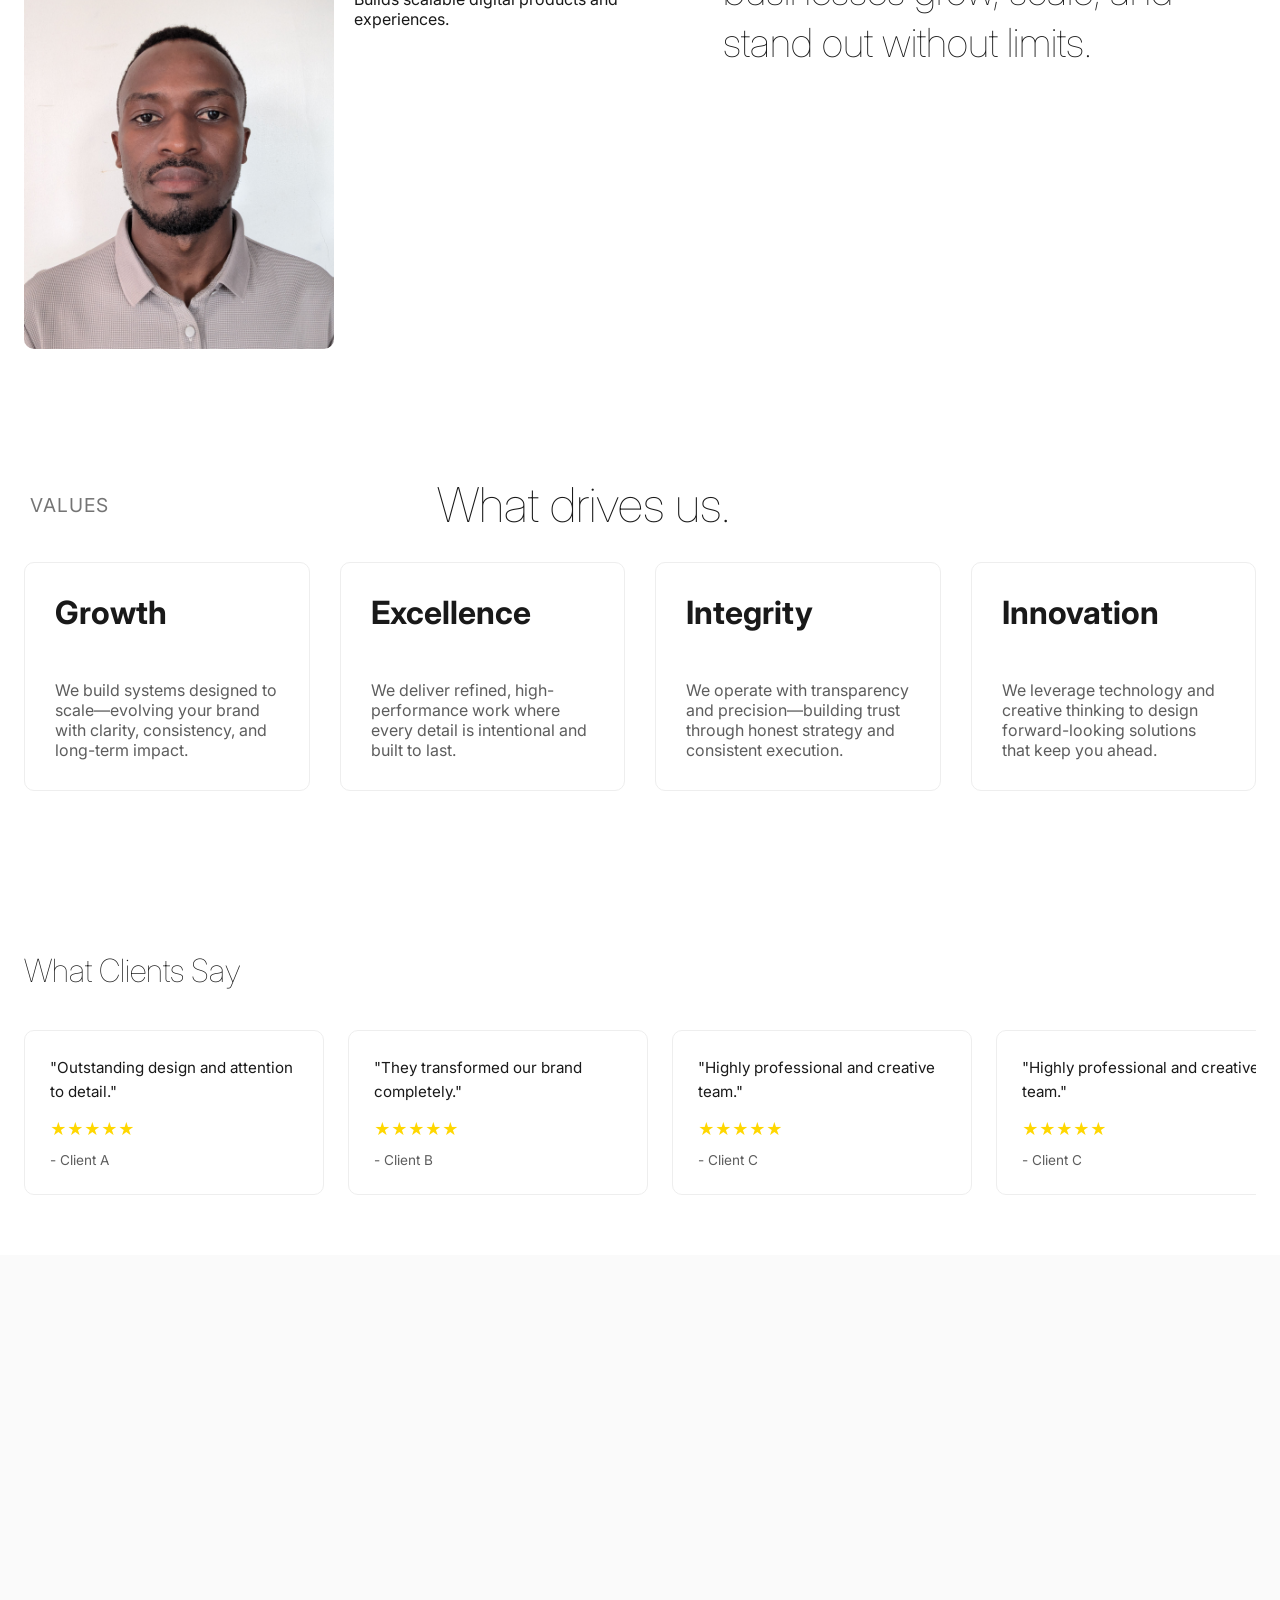
==== commit 68bf90b6: "Update about.html" ====
--- a/about.html
+++ b/about.html
@@ -5,7 +5,7 @@
         <meta name="viewport" content="width=device-width, initial-scale=1.0">
         <title>about us</title>
 
-        <link href="https://fonts.googleapis.com/css2?family=Inter:wght@400;500;700&display=swap" rel="stylesheet">
+        <link href="https://fonts.googleapis.com/css2?family=Inter:wght@400;500;600&family=Space+Grotesk:wght@500;600;700&display=swap" rel="stylesheet">
         <link rel="stylesheet" href="style.css">
         <link rel="stylesheet" href="https://cdnjs.cloudflare.com/ajax/libs/font-awesome/6.5.0/css/all.min.css">
 
@@ -38,12 +38,8 @@
 
                 <a href="contact.html" class="cta-btn magnetic">Let's talk</a>
 
-                <!-- HAMBURGER -->
-
-                <div class="hamburger">
-                    <span></span>
-                    <span></span>
-                </div>
+
+                <div class="menu-toggle">MENU</div>
 
             </header>
 
@@ -51,13 +47,13 @@
 
                 <div class="about-hero-container">
                     <div>
-                        <span class="about-label">about us</span>
+                        <p class="about-label">about us</p>
                         <h1 class="about-title">We don’t just design brands—we engineer digital growth systems.</h1>
                     </div>
                     
 
                     <div class="service-img">
-                        <img src="assets/images/bg2.jpg" alt="">
+                        <img src="assets/images/bg1.jpg" alt="about image">
                     </div>
                 </div>
 
@@ -90,6 +86,12 @@
 
                     </div>
 
+                    <div class="founder-info">
+                        <h4>VICTOR ASSENGA</h4>
+                        <span>Founder & Creative Director</span>
+                        <p>Leads vision, branding strategy and creative direction.</p>
+                    </div>
+
                     <div class="founder-card">
 
                         <img src="assets/images/ceo.jpg" alt="Co-Founder">
@@ -101,6 +103,13 @@
                         </div>
 
                     </div>
+
+                    <div class="founder-info">
+                            <h4>Co-Founder Name</h4>
+                            <span>Co-Founder & Developer</span>
+                            <p>Builds scalable digital products and experiences.</p>
+                        </div>
+
 
                 </div>
 
@@ -320,6 +329,6 @@
 
         </footer>
 
-        <script src="script.js" defer></script>
+        <script src="script.js"></script>
     </body>
-</html>+</html>
--- a/style.css
+++ b/style.css
@@ -1442,19 +1442,34 @@
   margin-right: auto;
   font-weight: lighter;
 }
+.services {
+  grid-template-columns: 1fr;
+}
   
 }
 
 @media (max-width: 450px) {
  .services {
-  grid-template-columns: 1fr 1fr;
-}
-
-.service-card,
-.service-card:nth-child(4),
-.service-card:nth-child(5) {
-  grid-column: 1 / -1;
-}
+    grid-template-columns: 1fr; /* single column */
+    gap: 16px;
+    padding: 16px;
+  }
+
+  /* Reset ALL grid positioning */
+  .service-card,
+  .service-card:nth-child(4),
+  .service-card:nth-child(5) {
+    grid-column: 1 / -1;
+  }
+
+  .service-card {
+    padding: 24px; /* slightly tighter for mobile */
+  }
+
+  .service-card h3 {
+    font-size: 1.2rem;
+    padding-bottom: 16px;
+  }
 }
 
 
@@ -1581,8 +1596,10 @@
   }
 }
 
-
-
-
-
-
+body {
+  overflow-x: hidden;
+}
+
+
+
+
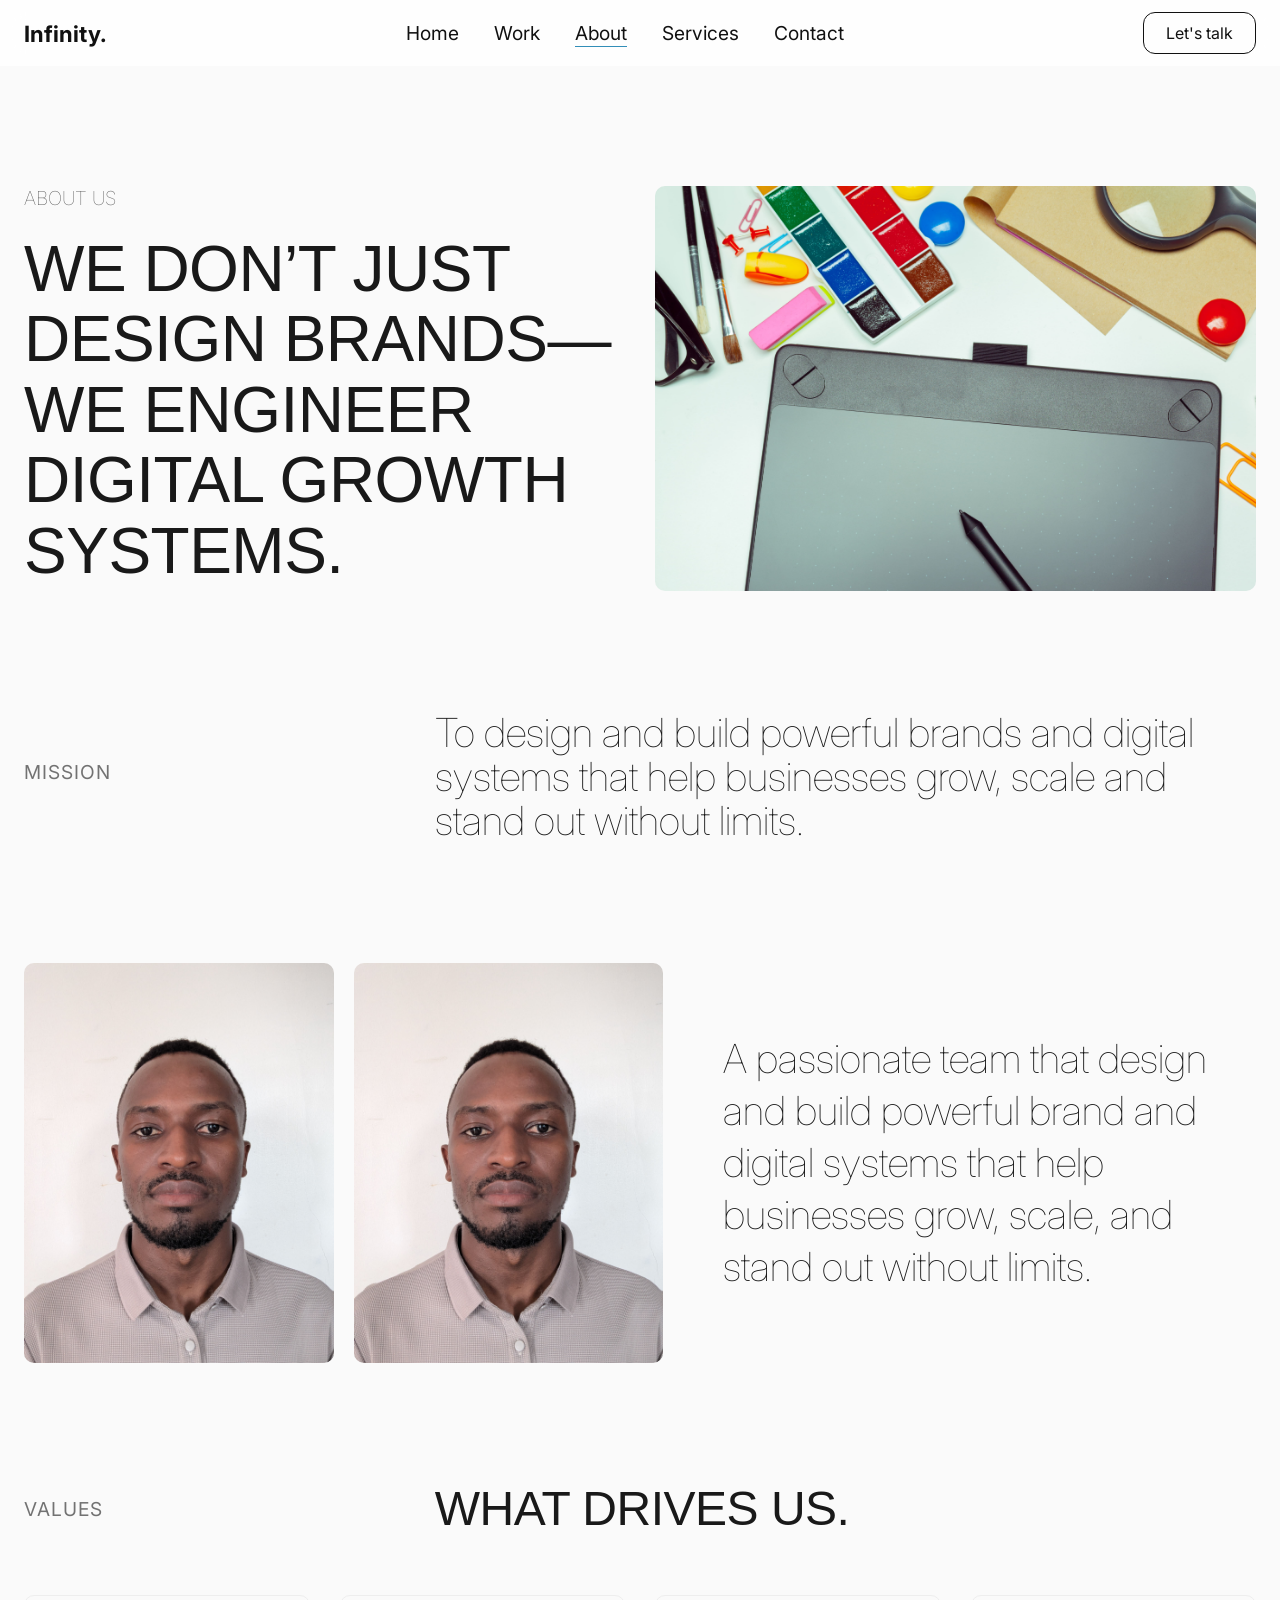
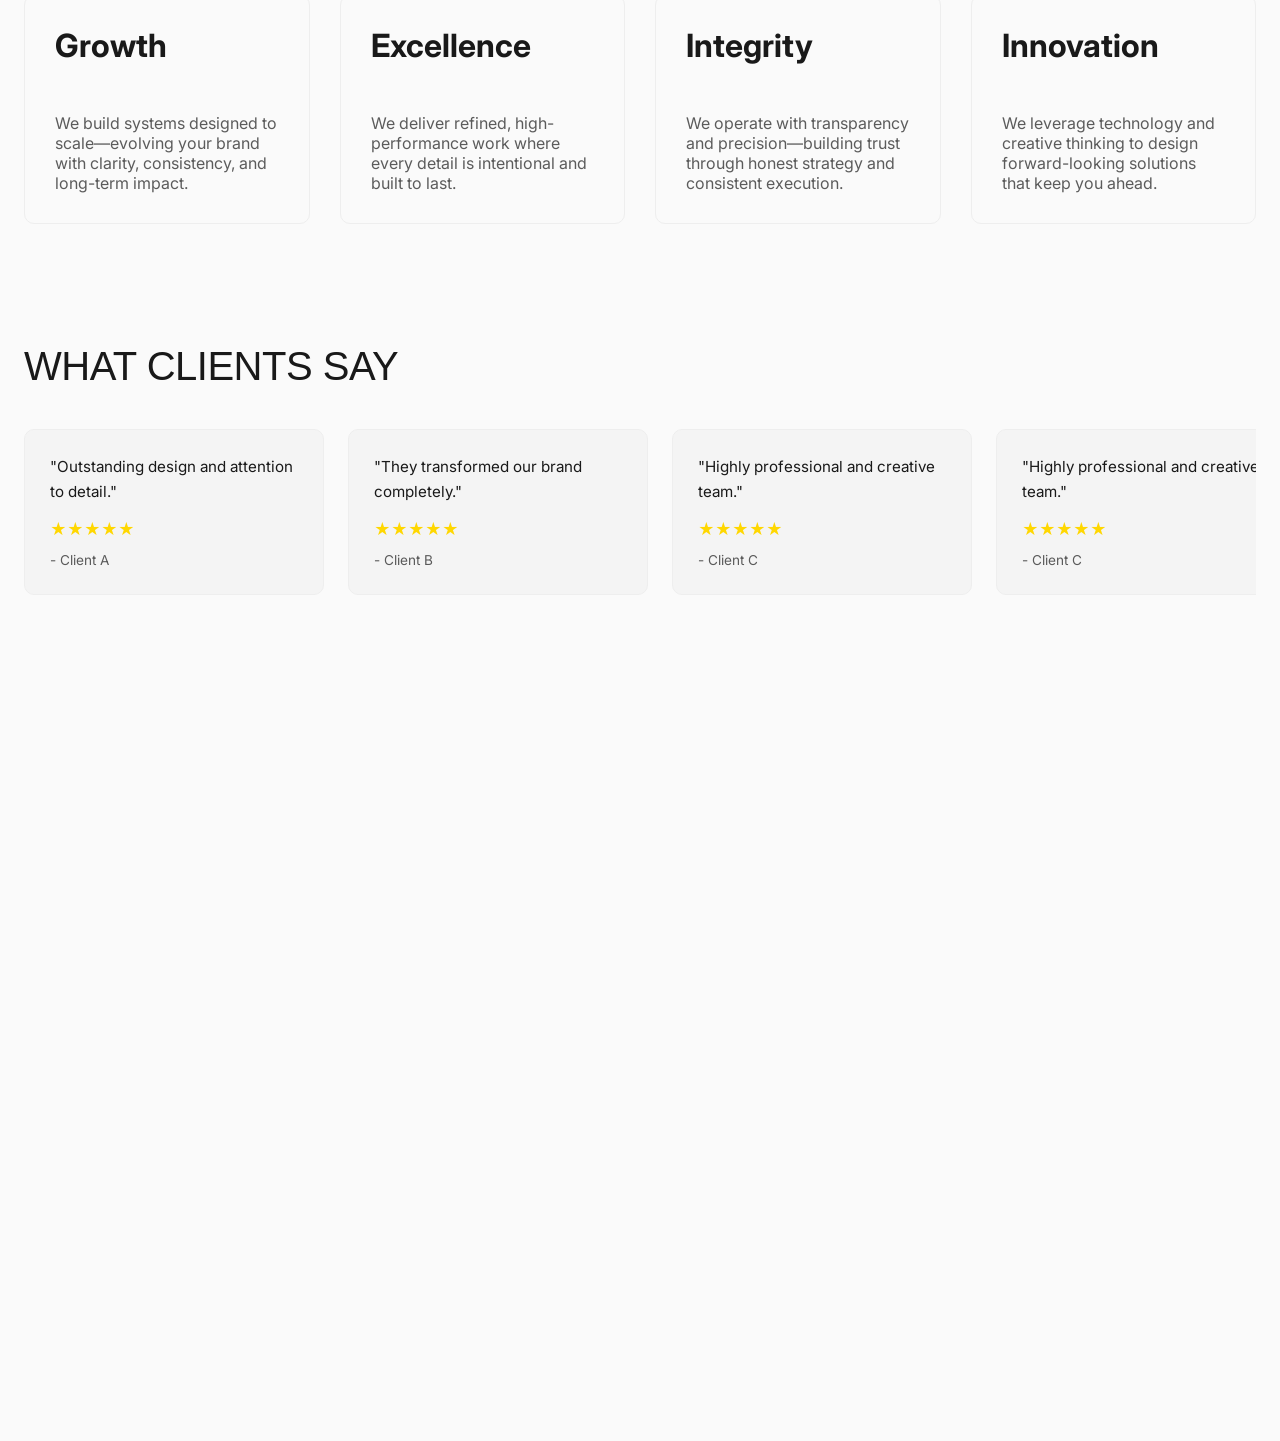
==== commit 1f42474c: "Update about.html" ====
--- a/about.html
+++ b/about.html
@@ -323,7 +323,7 @@
 
             <div class="footer-bottom">
 
-                <p>© 2026 Infinity. All rights reserved.</p>
+                <p>© 2026 Infinity designs. All rights reserved.</p>
 
             </div>
 
--- a/style.css
+++ b/style.css
@@ -3,8 +3,25 @@
   margin: 0;
   padding: 0;
   box-sizing: border-box;
+}
+body {
   font-family: 'Inter', sans-serif;
 }
+
+.hero h1,
+.testimonials h2,
+.work-hero h1,
+.about-title,
+.values-title,
+.footer-top h2,
+.services-title,
+.service-title,
+.contact-title {
+  font-family: 'Space Grotesk', sans-serif;
+  letter-spacing: -0.5px;
+}
+
+
 
 html, body {
   background: #fafafa;
@@ -38,7 +55,7 @@
 .nav a {
   text-decoration: none;
   color: #111;
-  font-size: 1rem;
+  font-size: 1.2rem;
   transition: 0.3s;
 }
 
@@ -54,8 +71,8 @@
   left: 0;
   bottom: 0;
   width: 0%;
-  height: 2px;
-  background: #3B82F6;
+  height: 1px;
+  background: #328eb8;
   transition: width 0.3s ease;
 }
 .nav-links a:hover::after {
@@ -90,51 +107,13 @@
 
 .cta-btn:hover {
   color: #fff;
-  background: #3B82F6;
-  border: 1px solid #3B82F6;
-}
-
-
-/* HAMBURGER */
-.hamburger {
-  display: none;
-  flex-direction: column;
-  gap: 6px;
-  cursor: pointer;
-  z-index: 1100;
-}
-
-.hamburger span {
-  width: 25px;
-  height: 2px;
-  background: #111;
-  transition: 0.3s;
-}
-
-.hamburger.active span:nth-child(1) {
-  transform: rotate(45deg) translateY(6px);
-}
-
-.hamburger.active span:nth-child(2) {
-  transform: rotate(-45deg) translateY(-6px);
-}
-
-.mobile-cta {
-  display: none;
-  margin-top: 40px;
-  padding: 12px 25px;
-  border: 1px solid #111;
-  text-decoration: none;
-  color: #111;
-  text-align: center;
-  transition: 0.3s;
-}
-
-.mobile-cta:hover {
-  background: #3B82F6;
-  border: #3B82F6;
-  color: white;
-}
+  background: #328eb8;
+  border: 1px solid #328eb8;
+}
+
+
+
+
 
 
 
@@ -151,26 +130,23 @@
   gap: 24px;
   width: 100%;
 }
-.hero-text {
-  max-width: 1200px;
-  margin-bottom: 60px;
-}
 
 .hero-text h1 {
-  font-size: 4rem;
-  line-height: 1.1;
+ font-size: 4rem;
+ line-height: 1.1;
+ font-weight: 400;
+ text-transform: uppercase;
 }
 
 .hero-text p {
-  margin-top: 20px;
-  margin-bottom: 24px;
+  padding: 24px 0px;
   opacity: 0.7;
   font-size: 1.5rem;
 }
 .hero-sub{
-  margin: 20px 0px;
+  padding: 24px 0px;
   opacity: 0.7;
-  font-size: 1rem;
+  font-size: 1.2rem;
   font-weight: lighter;
 }
 
@@ -184,6 +160,9 @@
   transition: all 0.3s ease;
   border-radius: 12px;
 }
+.ctaa {
+  padding: 24px 0px;
+}
 
 .hero.cta::before {
   content: "";
@@ -198,14 +177,14 @@
 
 .hero-cta:hover {
   color: #fff;
-  background: #3B82F6;
-  border: 1px solid #3B82F6;
+  background: #328eb8;
+  border: 1px solid #328eb8;
 }
 
 .hero-media {
   display: flex;
   justify-content: center;
-  align-items: center;
+  align-items: center;  
 }
 
 .hero-media img {
@@ -215,36 +194,38 @@
 }
 
 
-/*  HERO RESPONSIVE */
+/*  HERO MOBILE*/
 @media (max-width: 900px) {
 
-    .hero-container {
-    display: grid;
-    grid-template-columns: 1fr;
-  }
-
-  .hero {
-    padding: 60px 12px 40px;
-  }
-
-  .hero-text h1 {
-    font-size: 2.4rem;
-  }
-
-  .hero-text p {
-   font-size: 1rem; 
-  }
-
-  .hero-media {
-    height: 400px;
-  }
+  .hero-container {
+  display: grid;
+  grid-template-columns: 1fr;
+}
+
+.hero {
+  padding: 60px 12px 60px;
+}
+
+.hero-text h1 {
+  font-size: 2.5rem;
+}
+
+.hero-text p {
+  font-size: 1.2rem; 
+}
+
+.hero-media {
+  height: 400px;
+
+}
+
 }
 
 
 /*ABOUT*/
 
 .home-about {
-    padding: 100px 24px;
+    padding: 60px 24px;
 }
 
 .home-about-container {
@@ -256,21 +237,20 @@
 .home-about-label {
   font-size: 1.2rem;
   opacity: 0.6;
-  margin-bottom: 10px;
   text-transform: uppercase;
   letter-spacing: 1px;
 }
 
 .home-about-title {
-  font-size: 3rem;
+  font-size: 2.5rem;
   line-height: 1.1;
   font-weight: lighter;
 }
 
 @media (max-width: 900px) {
 
-  .about {
-  padding: 12px 24px;
+  .home-about {
+  padding: 60px 12px;
 }
 
 .home-about-container {
@@ -279,10 +259,9 @@
 grid-template-columns: 1fr;
 }
 
-.about-label {
+.home-about-label {
   font-size: 1rem;
   opacity: 0.6;
-  margin-bottom: 10px;
   text-transform: uppercase;
   letter-spacing: 1px;
 }
@@ -302,8 +281,8 @@
 }
 
 .work h2 {
-  margin-bottom: 40px;
-  font-size: 2rem;
+ padding: 0 0 24px;
+  font-size: 2.5rem;
   font-weight: lighter;
 }
 
@@ -382,8 +361,9 @@
     padding-top: 36px;
 }
 
-.work-cta-tittle {
- margin-bottom: 30px;
+.work-cta-tittle p {
+ padding: 24px 0 12px;
+ font-size: 2.5rem;
 }
 .work-cta {
   border: 1px solid #111;
@@ -409,45 +389,77 @@
 
 .work-cta:hover {
   color: #fff;
-  background: #3B82F6;
-  border: 1px solid #3B82F6;
-}
-
-/* WORK RESPONSIVE*/
-@media (max-width: 900px) {
-  
+  background: #328eb8;
+  border: 1px solid #328eb8;
+}
+
+.work-info {
+  display: none;
+}
+
+/* WORK MOBILE*/
+@media (max-width: 768px) {
+
+    .work {
+    padding: 60px 12px;
+  }
+  .work h2 {
+ padding: 0 0 24px;
+  font-size: 2rem;
+  font-weight: lighter;
+}
+
   .work-grid {
     grid-template-columns: 1fr;
   }
-  .work h2 {
-    padding: 24px 0px 0px;
-  }
-
-  .work-grid {
-    grid-template-columns: 1fr;
-  }
-
-  /* RESET ALL ASYMMETRICAL SPANS */
-  .work-item,
-  .large,
-  .tall,
-  .wide {
-    grid-column: span 1 !important;
-    grid-row: span 1 !important;
-  }
-
-  /* UNIFORM HEIGHT */
+
+  .large {
+    grid-column: span 1;
+  }
+
   .work-item {
-    height: 220px;
-     border-radius: 12px;
-  }
-
-.work-item:active {
-  transform: scale(0.98);
-}
-
-.work p {
-    font-size: 2rem;
+    transform: none !important;
+  }
+
+  .work-item:hover {
+    transform: none;
+  }
+
+  .work-overlay {
+    display: none;
+  }
+
+  .work-info {
+    display: block;
+    text-decoration: none;
+  }
+
+  .work-info h3 {
+    font-size: 1.2rem;
+    margin-bottom: 6px;
+    color: #191919;
+  }
+
+  .work-info p {
+    font-size: 0.9rem;
+    color: #666;
+  }
+  .work p {
+    
+    padding-top: 0px;
+}
+
+  .work-item {
+    height: auto;
+  }
+
+  .work-item video {
+    height: 250px;
+  }
+
+  .work-cta-tittle p {
+ padding: 24px 0 12px;
+ font-size: 2rem;
 }
 }
 
@@ -463,8 +475,9 @@
 
 .testimonials h2 {
   margin-bottom: 40px;
-  font-size: 2rem;
+  font-size: 2.5rem;
   font-weight: lighter;
+  text-transform: uppercase;
 }
 
 .testimonial {
@@ -473,7 +486,7 @@
   padding: 25px;
   border: 1px solid #eee;
   border-radius: 10px;
-  background: #fff;
+  background: #f4f4f4;
   flex-shrink: 0;
 }
 
@@ -493,6 +506,7 @@
   display: flex;
   width: max-content;
   animation: scrollLoop 30s linear infinite;
+  gap: 24px;
 }
 
 .testimonial-group {
@@ -526,7 +540,6 @@
   font-size: 1rem;
 }
 
-/* NAME */
 .testimonial span {
   font-size: 0.85rem;
   opacity: 0.7;
@@ -540,7 +553,7 @@
   transform: translateY(-5px);
 }
 
-/*TESTIMONIALS RESPONSIVE*/
+/*TESTIMONIALS MOBILE*/
 @media (max-width: 900px) {
 
   .testimonials {
@@ -550,6 +563,12 @@
   .testimonial {
     min-width: 250px;
   }
+  .testimonials h2 {
+  margin-bottom: 40px;
+  font-size: 2rem;
+  font-weight: lighter;
+  text-transform: uppercase;
+}
 }
 
 
@@ -557,8 +576,8 @@
 /*FOOTER*/
 
 .footer {
-  background: #111;
-  color: #fff;
+  background: #191919;
+  color: #fafafa;
   padding: 100px 24px 40px;
 }
 
@@ -574,6 +593,7 @@
   font-size: 3rem;
   line-height: 1.2;
   max-width: 1000px;
+  text-transform: uppercase;
 }
 
 .footer-cta {
@@ -588,9 +608,9 @@
 }
 
 .footer-cta:hover {
-  background: #3B82F6;
-  border: 1px solid #3B82F6;
-  color: #111;
+  background: #328eb8;
+  border: 1px solid #328eb8;
+  color: #fff;
 }
 
 
@@ -649,8 +669,8 @@
   left: 0;
   bottom: -3px;
   width: 0%;
-  height: 2px;
-  background: #3B82F6;
+  height: 1px;
+  background: #328eb8;
   transition: 0.3s ease;
 }
 
@@ -664,26 +684,20 @@
 .main-content {
   position: relative;
   z-index: 2;
-  background: #fff;
+  background: #fafafa;
 }
 .main-content {
   margin-bottom: 200px;
 }
 
-/* FOOTER STAYS UNDER */
 .footer {
   position: sticky;
   bottom: 0;
   z-index: 1;
 }
 
-.main-content {
-  background: #fff; /* MUST exist */
-  position: relative;
-  z-index: 2;
-}
-
-/*FOOTER RESPONSIVE*/
+
+/*FOOTER MOBILE*/
 @media (max-width: 900px) {
 
   .footer {
@@ -691,8 +705,13 @@
   }
 
   .footer-top {
-    flex-direction: column;
-    align-items: flex-start;
+    display: grid;
+    grid-template-columns: 1fr;
+    gap: 24px;
+  }
+  .footer-cta {
+    margin-left: 0px;
+    margin-right: auto;
   }
 
   .footer-slogan {
@@ -703,116 +722,148 @@
     grid-template-columns: 1fr 1fr;
     gap: 30px;
   }
-}
-
-
-
-/*ADDITIONS*/
-
-
-
-
-
+
+  .footer-middle a:hover {
+    transform: none;
+  }
+
+  /* Keep underline visible (no hover dependency) */
+  .footer-middle a::after {
+    display: none;
+  
+}
+}
+
+
+
+.menu-toggle {
+  font-size: 0.9rem;
+  letter-spacing: 1px;
+  cursor: pointer;
+  z-index: 1001;
+  display: none;
+}
+
+.mobile-cta {
+  display: none;
+}
+
+body.menu-open {
+  overflow: hidden;
+}
+
+/* MOBILE NAV */
+@media (max-width: 768px) {
+  
+  .menu-toggle {
+    font-size: 1rem;
+    letter-spacing: 1px;
+    cursor: pointer;
+    z-index: 1001;
+    display: block;
+  }
+
+
+  .nav {
+    position: fixed;
+    top: 0px;
+    left: 0;
+    width: 100%;
+    height: 100vh;
+    background: #fff;
+
+    display: flex;
+    flex-direction: column;
+    justify-content: center;
+    align-items: flex-start;
+    padding: 60px 24px;
+
+    transform: translateY(-100%);
+    transition: transform 0.5s ease;
+    z-index: 1000;
+  }
+
+  .nav.active {
+    transform: translateY(0);
+    top: 50px;
+    justify-content: flex-start;
+  }
+
+  /* Links left aligned */
+  .nav-links {
+    list-style: none;
+    padding: 0;
+    margin-bottom: 30px;
+    display: flex;
+    flex-direction: column;
+    
+  }
+
+  .nav-links li { 
+    opacity: 0;
+    transform: translateY(20px);
+  }
+
+  .nav-links a {
+    font-size: 1.8rem;
+    text-decoration: none;
+    color: #0D0D0D;
+  }
+  .mobile-cta a {
+    font-size: 1.5rem;
+  }
+
+  .mobile-cta {
+    
+    margin-top: 40px;
+    padding: 12px 25px;
+    font-size: 1.5rem;
+    text-decoration: none;
+    color: #fafafa;
+    text-align: center;
+    border-radius: 12px;
+    display: block;
+    background: #328eb8;
+  }
+ 
+  .cta-btn {
+    display: none;
+  }
+
+  .nav-links a::after {
+  content: "";
+  position: absolute;
+  left: 0;
+  bottom: 0;
+  width: 0%;
+  height: 1px;
+  background: #328eb8;
+  transition: width 0.3s ease;
+}
+.nav-links a:hover::after {
+  display: none;
+}
+}
+
+.nav.active .nav-links li {
+  opacity: 1;
+  transform: translateY(0);
+  transition: 0.4s ease;
+}
+
+/* Stagger delays */
 .nav.active .nav-links li:nth-child(1) { transition-delay: 0.1s; }
 .nav.active .nav-links li:nth-child(2) { transition-delay: 0.2s; }
 .nav.active .nav-links li:nth-child(3) { transition-delay: 0.3s; }
 .nav.active .nav-links li:nth-child(4) { transition-delay: 0.4s; }
-
-
-/*MOBILE RESPONSIVE*/
-@media (max-width: 900px) {
-
-  .nav {
-    flex-direction: column;
-    padding: 40px;
-  }
-
-  .nav {
-    background: rgba(255, 255, 255, 0.7);
-    backdrop-filter: blur(15px);
-  }
-
-  .mobile-cta {
-    display: block;
-    border-radius: 15px;
-  }
-
-  /* overlay background */
-  .overlay {
-    position: fixed;
-    inset: 0;
-    background: rgba(0,0,0,0.3);
-    opacity: 0;
-    pointer-events: none;
-    transition: 0.3s;
-  }
-
-  .overlay.active {
-    opacity: 1;
-    pointer-events: all;
-  }
-}
-
-
-@media (max-width: 900px) {
-
-  .nav {
-    position: fixed;
-    top: 0;
-    right: -100%;
-    height: 100vh;
-    width: 75%;
-    background: white;
-    display: flex;
-    flex-direction: column;
-    justify-content: center;
-    padding: 40px;
-    transition: 0.4s ease;
-    z-index: 1000;
-  }
-
-  .nav.active {
-    right: 0;
-  }
-
-  .nav-links {
-    flex-direction: column;
-    gap: 30px;
-    font-size: 1.3rem;
-  }
-
-  .cta-btn {
-    display: none;
-  }
-
-  .mobile-cta {
-    display: block;
-  }
-
-  .hamburger {
-    display: flex;
-  }
-}
-
-/* ONLY apply animation on mobile */
-@media (max-width: 900px) {
-  .nav-links li {
-    opacity: 0;
-    transform: translateY(20px);
-    transition: 0.4s;
-  }
-
-  .nav.active .nav-links li {
-    opacity: 1;
-    transform: translateY(0);
-  }
-}
-
-.nav.active .nav-links li {
+.nav.active .nav-links li:nth-child(5) { transition-delay: 0.5s; }
+
+.nav.active .mobile-cta {
   opacity: 1;
   transform: translateY(0);
-}
-
+  transition: 0.4s ease;
+  transition-delay: 0.3s;
+}
 
 
 
@@ -825,7 +876,7 @@
 
 /* WORK HERO */
 .work-hero {
-  padding: 140px 24px 60px;
+  padding: 120px 24px 60px;
 }
 
 .work-hero-container {
@@ -836,7 +887,7 @@
 }
 
 .work-label {
-  font-size: 1rem;
+  font-size: 1.2rem;
   opacity: 0.6;
   margin-bottom: 10px;
   text-transform: uppercase;
@@ -844,8 +895,10 @@
 }
 
 .work-title {
-  font-size: 3.5rem;
-  line-height: 1.1;
+  font-size: 4rem;
+ line-height: 1.1;
+ font-weight: 400;
+ text-transform: uppercase;
 }
 
 /* CATEGORIES */
@@ -881,8 +934,8 @@
   left: 0;
   bottom: -5px;
   width: 0%;
-  height: 2px;
-  background: #111;
+  height: 1px;
+  background: #328eb8;
   transition: 0.3s;
 }
 
@@ -897,7 +950,7 @@
 @media (max-width: 900px) {
 
 .work-hero {
-  padding: 60px 24px 24px;
+  padding: 60px 12px;
 }
 
 .work-hero-container {
@@ -916,7 +969,7 @@
 }
 
 .work-title {
-  font-size: 2rem;
+  font-size: 2.5rem;
   line-height: 1.1;
 }
 
@@ -975,7 +1028,7 @@
 /* ABOUT PAGE*/
 
 .about-hero{
-  padding: 140px 24px 60px;
+  padding: 120px 24px 60px;
 }
 
 .about-hero-container{
@@ -989,17 +1042,19 @@
   font-weight: lighter;
   text-transform: uppercase;
   opacity: 0.8;
+  padding-bottom: 24px;
 }
 
 .about-title {
-  font-size:3.5rem;
-  font-weight: 600;
-  padding-top: 30px;
+  font-size: 4rem;
+ line-height: 1.1;
+ font-weight: 400;
+ text-transform: uppercase;
 }
 
 
 .about {
-    padding: 100px 24px;
+    padding: 60px 24px;
 }
 
 .about-container {
@@ -1017,7 +1072,7 @@
 }
 
 .about-about-title {
-  font-size: 3rem;
+  font-size: 2.5rem;
   line-height: 1.1;
   font-weight: lighter;
 }
@@ -1041,7 +1096,7 @@
   display: grid;
   grid-template-columns: 1.2fr 1fr;
   gap: 60px;
-  padding: 100px 24px;
+  padding: 60px 24px;
   align-items: center;
 }
 
@@ -1116,11 +1171,15 @@
   font-weight: lighter;
 }
 
+.founder-info {
+  display: none;
+}
+
 .about-values-container {
   display: grid;
   padding: 0px 60px;
   grid-template-columns: 1fr 2fr;
-  padding: 30px;
+  padding: 60px 24px;
   align-items: center;
 }
 
@@ -1135,7 +1194,8 @@
   font-size: 3rem;
   line-height: 1.1;
   margin-right: auto;
-  font-weight: lighter;
+  font-weight: 400;
+  text-transform: uppercase;
   
 }
 
@@ -1143,7 +1203,7 @@
   display: grid;
   grid-template-columns: repeat(4, 1fr);
   gap: 30px;
-  padding: 0 24px 100px;
+  padding: 0 24px 60px;
 }
 
 .value-card {
@@ -1166,14 +1226,18 @@
 /* HOVER */
 .value-card:hover {
   transform: translateY(-5px);
-   background: #3B82F6;
+   background: #328eb8;
   color: #fff;
 }
 
 @media (max-width: 900px) {
 
 .about-hero{
-  padding: 140px 24px 60px;
+  padding: 120px 12px 60px;
+}
+
+.about {
+  padding: 60px 12px;
 }
 
 .about-hero-container{
@@ -1190,7 +1254,7 @@
 }
 
 .about-title {
-  font-size:2rem;
+  font-size:2.5rem;
   padding-top: 30px;
 }
 
@@ -1222,26 +1286,30 @@
 
   .about-founders {
   grid-template-columns: 1fr;
-  padding: 80px 20px;
+  padding: 60px 20px;
 }
 
 .founders-images {
-  grid-template-columns: 1fr 1fr;
+  grid-template-columns: 1fr;
 }
 
 .founder-card img {
-  height: 300px;
+  height: 400px;
 }
 
 .founders-text h2 {
   font-size: 1.8rem;
 }
 
+.founder-info {
+  display: block;
+}
+
   /* VALUES */
 
   .heading-label {
     opacity: 0.7;
-    font-size: 1rem;
+    font-size: 1.2rem;
     padding-right: 100px;
 }
 
@@ -1251,16 +1319,16 @@
 }
 
 .about-values {
-  grid-template-columns: 1fr 1fr;
+  grid-template-columns: 1fr;
   padding: 0 20px 80px;
 }
 
-.about-values-container {
- padding: 0px; 
+.about-values-container { 
 display: grid;
 grid-template-columns: 1fr;
 align-items: center;
 gap: 30px;
+padding: 60px 0px 0px;
 }
 
 .values-label {
@@ -1276,17 +1344,42 @@
 .values {
   margin: 0px 24px;
 }
+.value-card:hover {
+  transform: translateY(-5px);
+   background: #fafafa;
+  color: #191919;
+}
+.value-card {
+  background: #f4f4f4;
+}
 .about-container {
   display: grid;
   grid-template-columns: 1fr;
   gap: 30px;
 }
+
+.founder-card {
+    transform: none;
+  }
+
+  .founder-card:hover {
+    transform: none;
+  }
+
+  .founder-overlay {
+    display: none;
+  }
+
+  .founder-info h4 {
+    padding-bottom: 6px;
+  }
+
 }
 
 @media (max-width: 450px) {
  .about-values {
   grid-template-columns: 1fr;
-  padding: 0 20px 80px;
+  padding: 0 12px 60px;
 } 
 .founders-images {
   grid-template-columns: 1fr;
@@ -1299,6 +1392,7 @@
 .about-about-title {
   font-size: 2rem;
 }
+
 }
 
 
@@ -1308,7 +1402,7 @@
 
 /*SERVICES PAGE*/
 .services-hero{
-  padding: 140px 24px 60px;
+  padding: 120px 24px 60px;
 }
 
 .services-hero-container{
@@ -1326,8 +1420,9 @@
 
 .services-title {
   font-size:3.5rem;
-  font-weight: 600;
-  padding-top: 30px;
+  font-weight: 400;
+  padding-top: 24px;
+  text-transform: uppercase;
 }
 
 
@@ -1351,7 +1446,7 @@
 .service-container {
   display: grid;
   grid-template-columns: 1fr 2fr;
-  padding: 30px 24px;
+  padding: 60px 24px 0px;
   align-items: center;
 }
 
@@ -1367,6 +1462,7 @@
   line-height: 1.1;
   margin-right: auto;
   font-weight: lighter;
+  text-transform: uppercase;
   
 }
 
@@ -1394,7 +1490,7 @@
 
 .service-card:hover {
   transform: translateY(-5px);
-   background: #3B82F6;;
+   background: #328eb8;
   color: #fff;
 }
 
@@ -1414,10 +1510,10 @@
   grid-column: 4 / span 2;
 }
 
-/* 📱 Mobile: 1 column */
+/* SERVICES MOBILE */
 @media (max-width: 900px) {
   .services-hero{
-  padding: 120px 24px 60px;
+  padding: 120px 12px 60px;
 }
 .services-hero-container{
   display: grid;
@@ -1425,14 +1521,14 @@
   gap: 30px;
 }
 .services-title {
-  font-size:2rem;
+  font-size:2.5rem;
   font-weight: 600;
   padding-top: 30px;
 }
 .service-container {
   display: grid;
   grid-template-columns: 1fr;
-  padding: 24px 0px;
+  padding: 60px 0px 0px;
   align-items: center;
   gap: 24px;
 }
@@ -1443,34 +1539,28 @@
   font-weight: lighter;
 }
 .services {
+  padding: 0px 12px 60px;
   grid-template-columns: 1fr;
 }
+
+.service-card {
+  padding: 24px;
+  background: #f4f4f4;
   
 }
-
-@media (max-width: 450px) {
- .services {
-    grid-template-columns: 1fr; /* single column */
-    gap: 16px;
-    padding: 16px;
-  }
-
-  /* Reset ALL grid positioning */
+.service-card:hover {
+  transform: translateY(-5px);
+   background: #fafafa;
+  color: #191919;
+}
   .service-card,
-  .service-card:nth-child(4),
-  .service-card:nth-child(5) {
-    grid-column: 1 / -1;
-  }
-
-  .service-card {
-    padding: 24px; /* slightly tighter for mobile */
-  }
-
-  .service-card h3 {
-    font-size: 1.2rem;
-    padding-bottom: 16px;
-  }
-}
+.service-card:nth-child(4),
+.service-card:nth-child(5) {
+  grid-column: 1 / -1;
+}
+  
+}
+
 
 
 
@@ -1480,7 +1570,7 @@
 /*CONTACT PAGE*/
 
 .contact-hero{
-  padding: 140px 24px 60px;
+  padding: 120px 24px 60px;
 }
 
 .contact-hero-container{
@@ -1493,13 +1583,14 @@
   font-size:1.2rem;
   font-weight: lighter;
   text-transform: uppercase;
-  opacity: 0.8;
+  opacity: 0.6;
 }
 
 .contact-title {
-  font-size:3.5rem;
-  font-weight: 600;
+  font-size: 4rem;
+  font-weight: 400;
   padding-top: 30px;
+  text-transform: uppercase;
 }
 
 .contact {
@@ -1562,7 +1653,7 @@
   margin-top: 20px;
   padding: 16px 32px;
   border: none;
-  background: #3B82F6;;
+  background: #328eb8;
   color: #fff;
   font-size: 0.9rem;
   letter-spacing: 1px;
@@ -1577,7 +1668,17 @@
 }
 
 
-@media (max-width: 768px) {
+@media (max-width: 900px) {
+
+  .contact-hero{
+  padding: 120px 12px 60px;
+}
+
+.contact {
+  width: 100%;
+  padding: 60px 12px;
+}
+
 
   .contact-hero-container{
   display: grid;
@@ -1596,10 +1697,3 @@
   }
 }
 
-body {
-  overflow-x: hidden;
-}
-
-
-
-
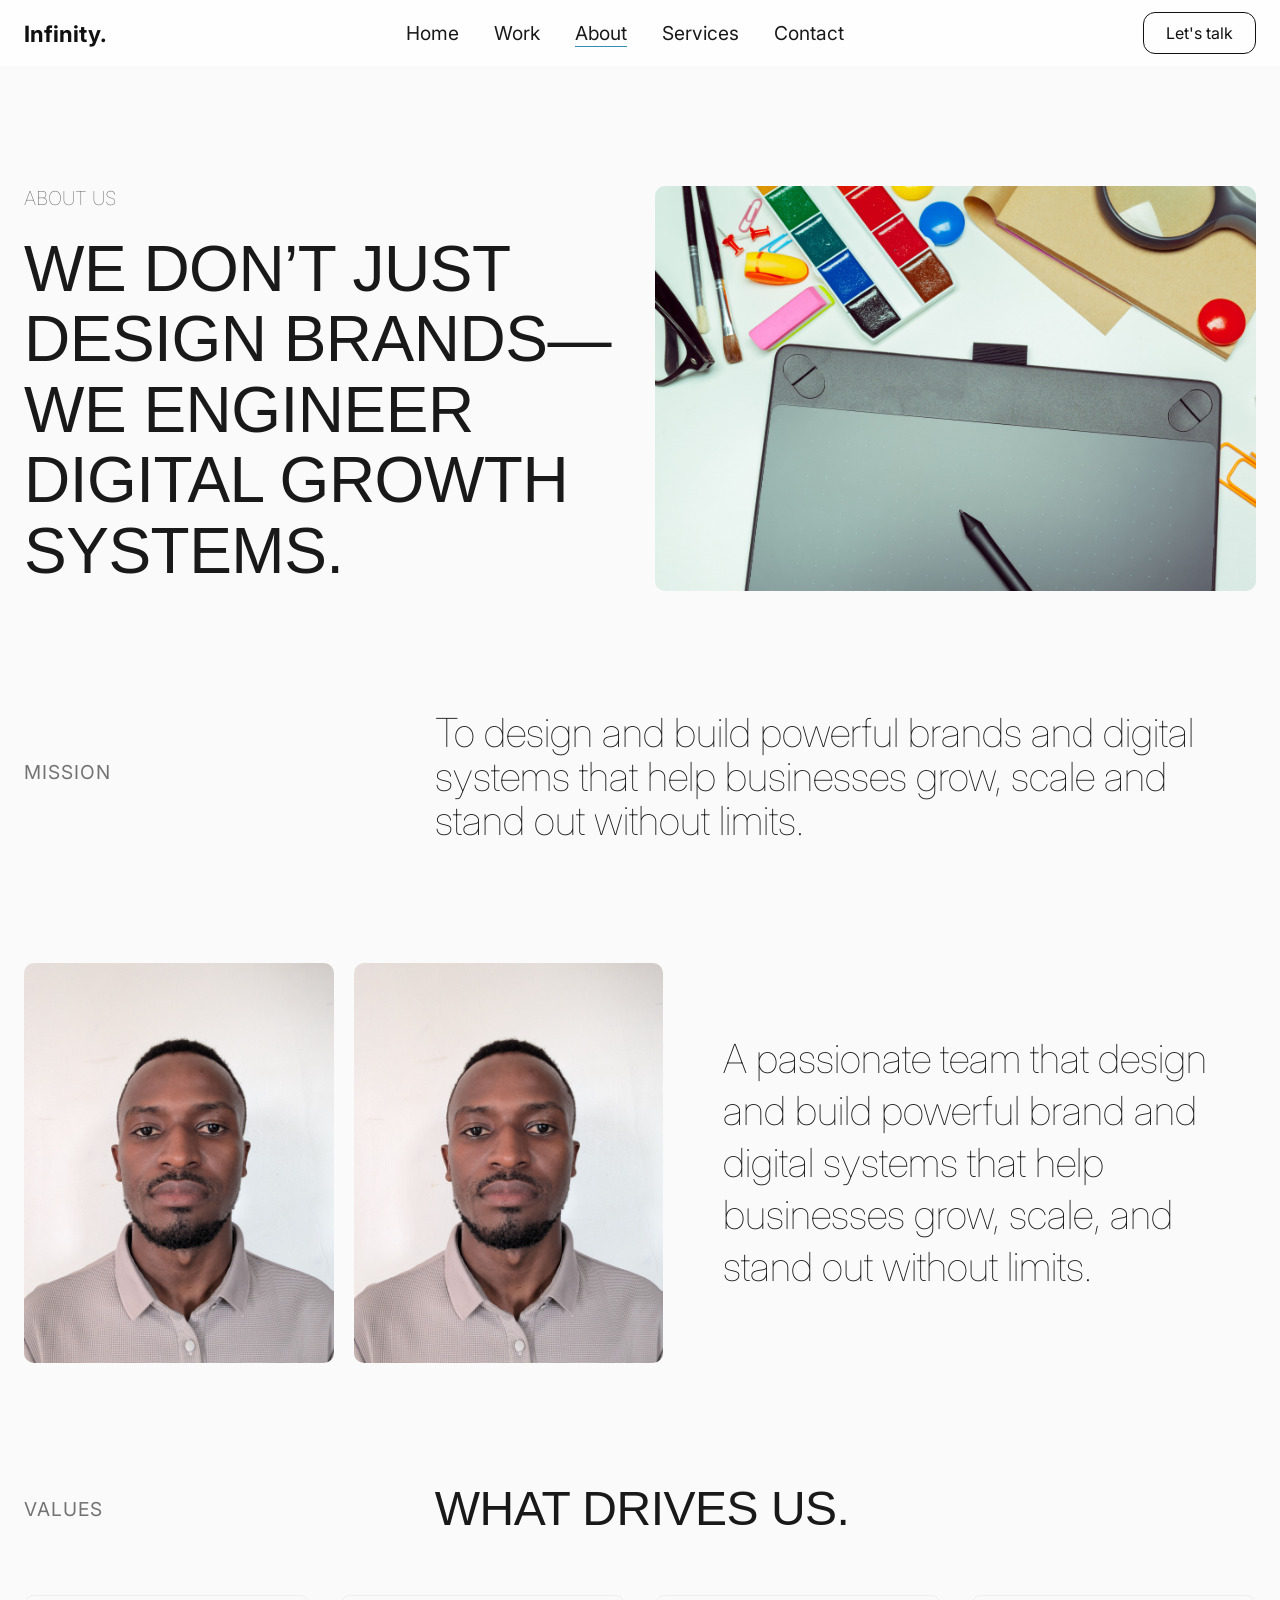
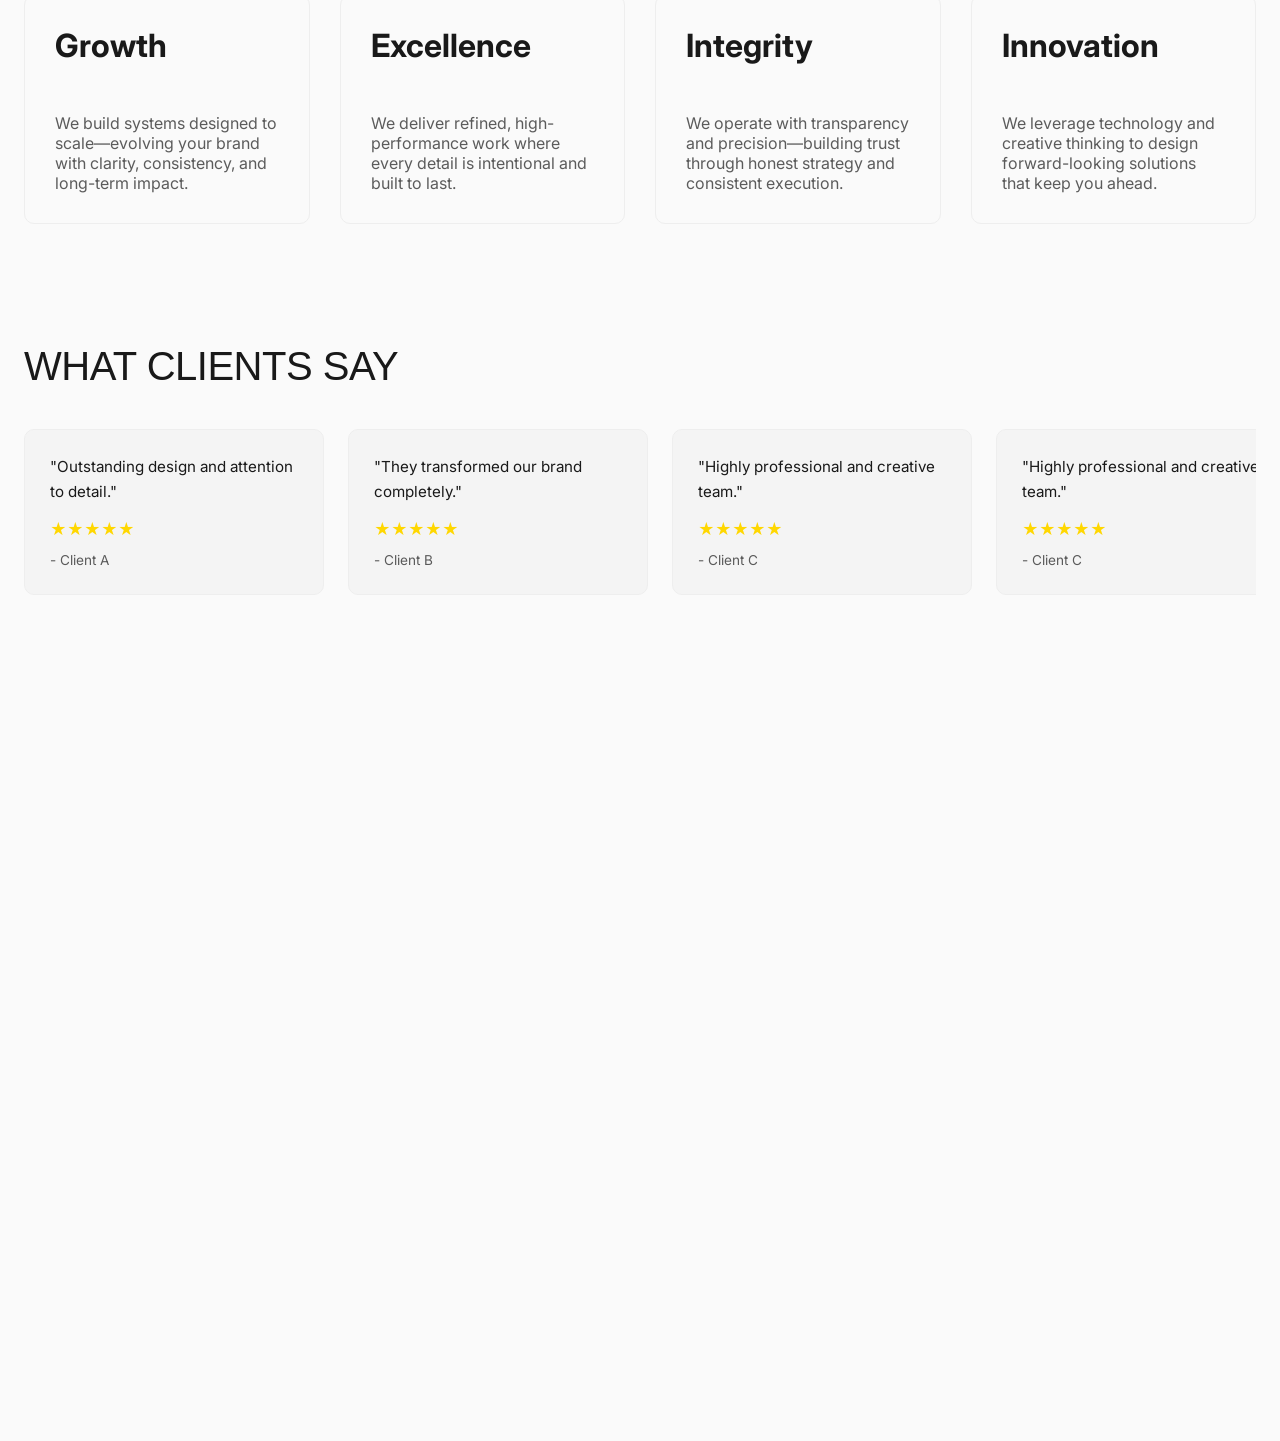
==== commit c69656b3: "Update about.html" ====
--- a/about.html
+++ b/about.html
@@ -291,10 +291,10 @@
 
                     <h4>See what we've built</h4>
                     <ul>
-                        <li><a href="#">Branding</a></li>
-                        <li><a href="#">Web Design</a></li>
-                        <li><a href="#">UI/UX</a></li>
-                        <li><a href="#">Software solutions</a></li>
+                         <li><a href="portfolio.html?filter=branding">Branding</a></li>
+                        <li><a href="portfolio.html?filter=web">Web Design</a></li>
+                        <li><a href="portfolio.html?filter=uiux">UI/UX</a></li>
+                        <li><a href="portfolio.html?filter=software">Software Solutions</a></li>
                     </ul>
 
                 </div>
--- a/style.css
+++ b/style.css
@@ -54,7 +54,7 @@
 }
 .nav a {
   text-decoration: none;
-  color: #111;
+  color: #191919;
   font-size: 1.2rem;
   transition: 0.3s;
 }
@@ -294,21 +294,22 @@
 
 .work-item {
   position: relative;
-  background: #ccc;
+  background: #fafafa;
   height: 480px;
   overflow: hidden;
+  transition: transform 0.4s ease;
   border-radius: 12px;
-  transition: transform 0.4s ease;
+}
+
+.work-item-media {
+  position: relative;
+ border-radius: 12px; 
+ background: #ccc;
+ overflow: hidden;
+ transition: transform 0.4s ease;
 }
 
 .large { grid-column: span 2;  }
-
-
-.work-item {
-  position: relative;
-  overflow: hidden;
-  border-radius: 12px;
-}
 
 .work-item video {
   width: 100%;
@@ -418,6 +419,14 @@
   }
 
   .work-item {
+  position: relative;
+  background: #fafafa;
+  height: 480px;
+  overflow: hidden;
+  transition: transform 0.4s ease;
+}
+
+  .work-item {
     transform: none !important;
   }
 
@@ -432,6 +441,7 @@
   .work-info {
     display: block;
     text-decoration: none;
+    padding: 12px;
   }
 
   .work-info h3 {
@@ -782,14 +792,13 @@
     transition: transform 0.5s ease;
     z-index: 1000;
   }
-
+ 
   .nav.active {
     transform: translateY(0);
     top: 50px;
     justify-content: flex-start;
   }
 
-  /* Links left aligned */
   .nav-links {
     list-style: none;
     padding: 0;
@@ -797,6 +806,7 @@
     display: flex;
     flex-direction: column;
     
+    
   }
 
   .nav-links li { 
@@ -805,12 +815,9 @@
   }
 
   .nav-links a {
-    font-size: 1.8rem;
+    font-size: 1.5rem;
     text-decoration: none;
     color: #0D0D0D;
-  }
-  .mobile-cta a {
-    font-size: 1.5rem;
   }
 
   .mobile-cta {
@@ -819,13 +826,12 @@
     padding: 12px 25px;
     font-size: 1.5rem;
     text-decoration: none;
-    color: #fafafa;
     text-align: center;
     border-radius: 12px;
     display: block;
     background: #328eb8;
   }
- 
+
   .cta-btn {
     display: none;
   }
@@ -1025,6 +1031,7 @@
 
 
 
+
 /* ABOUT PAGE*/
 
 .about-hero{
@@ -1540,7 +1547,7 @@
 }
 .services {
   padding: 0px 12px 60px;
-  grid-template-columns: 1fr;
+  grid-template-columns:1fr;
 }
 
 .service-card {
@@ -1553,14 +1560,14 @@
    background: #fafafa;
   color: #191919;
 }
-  .service-card,
+
+.service-card,
 .service-card:nth-child(4),
 .service-card:nth-child(5) {
   grid-column: 1 / -1;
 }
   
 }
-
 
 
 
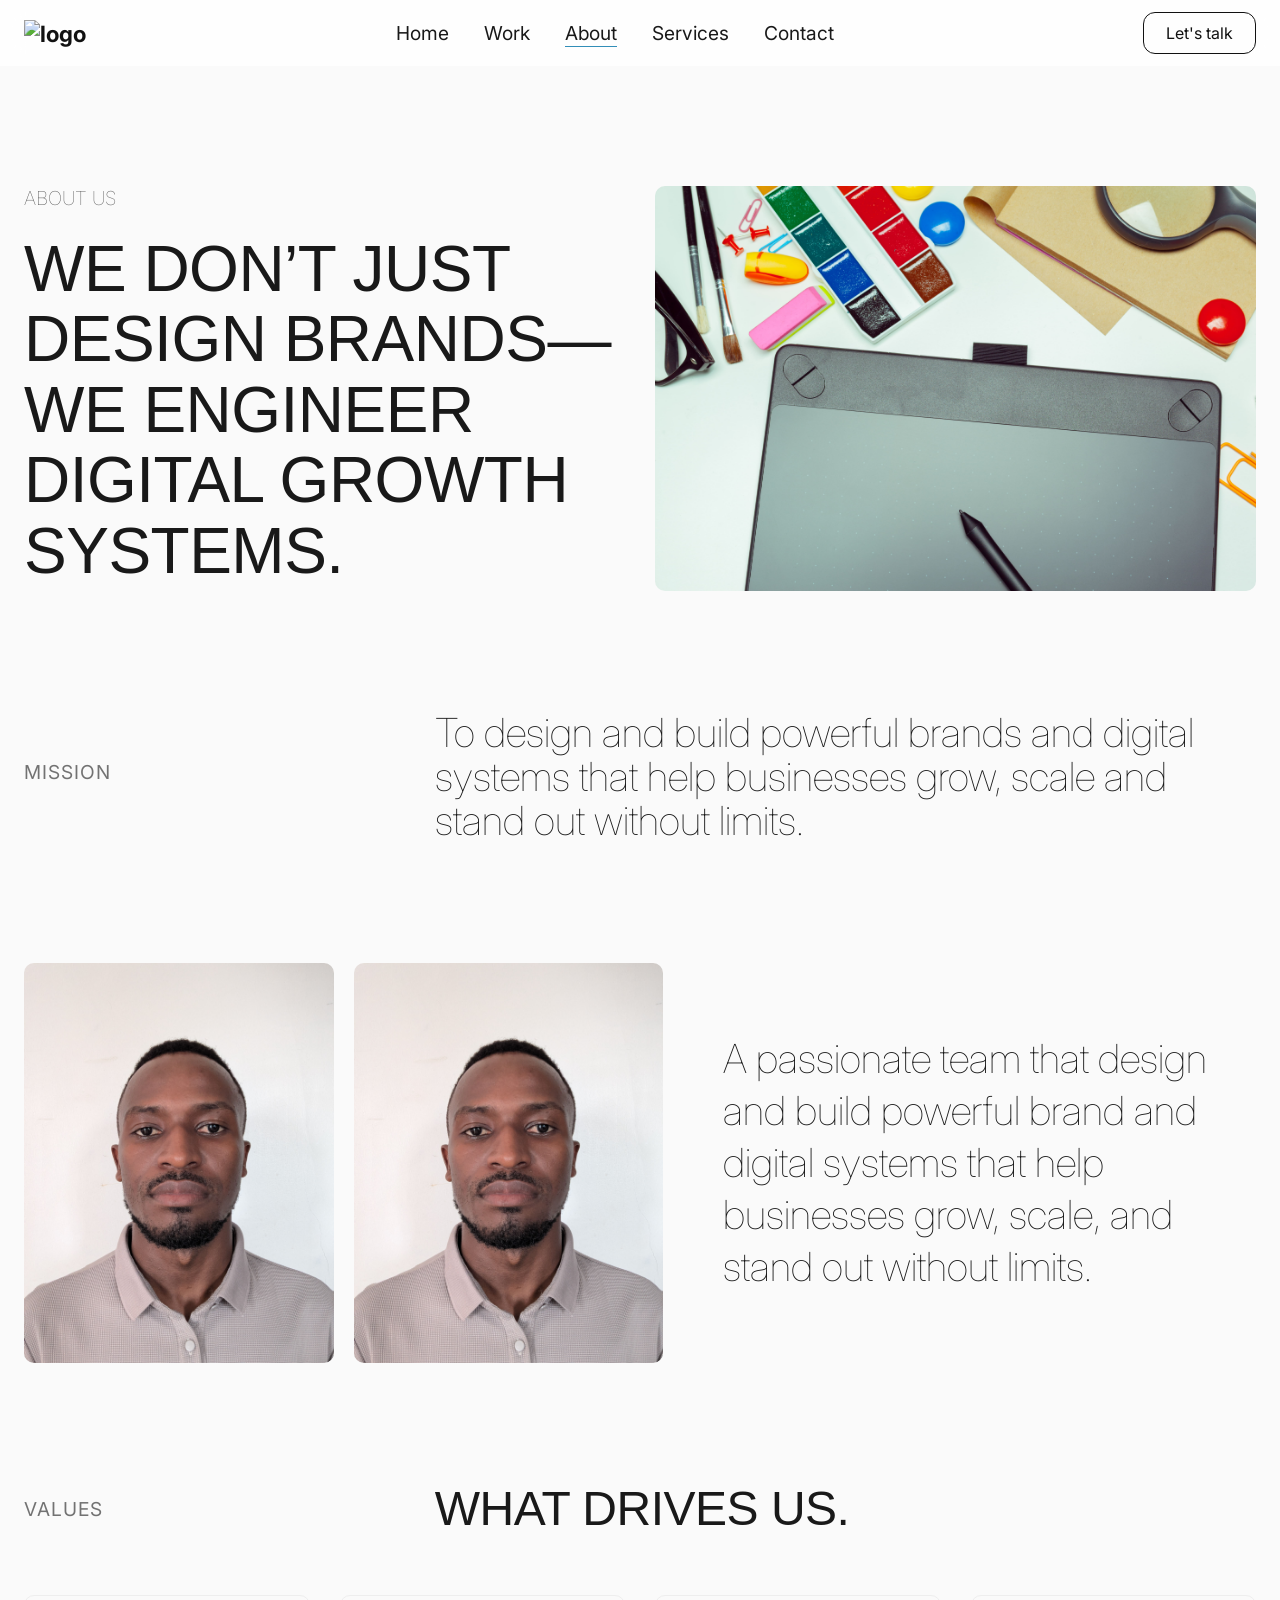
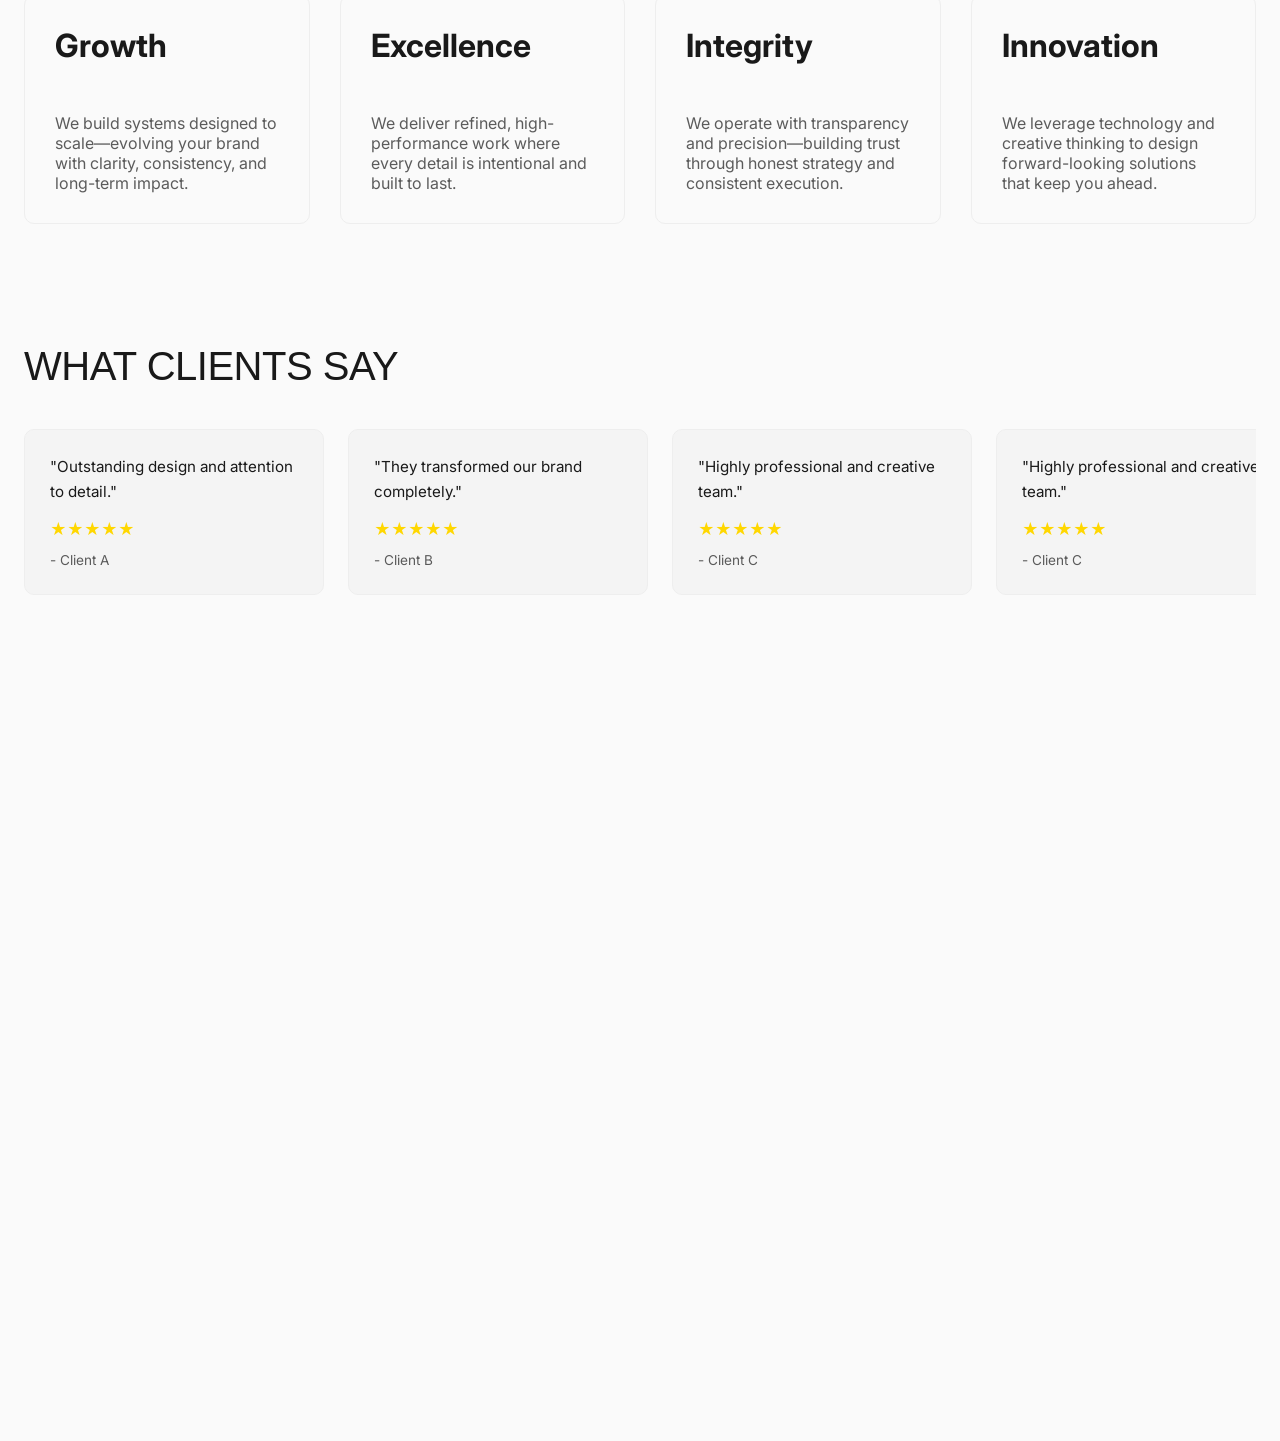
==== commit 86d21d80: "Update about.html" ====
--- a/about.html
+++ b/about.html
@@ -17,7 +17,9 @@
 
             <header class="navbar">
 
-                <a href="index.html" class="logo">Infinity.</a>
+                <a href="index.html" class="logo">
+                    <img src="assets/images/infinity-logo.svg" alt="logo">
+                </a>
 
                 <nav class="nav">
 
--- a/style.css
+++ b/style.css
@@ -15,6 +15,7 @@
 .values-title,
 .footer-top h2,
 .services-title,
+.project-header h1,
 .service-title,
 .contact-title {
   font-family: 'Space Grotesk', sans-serif;
@@ -307,6 +308,7 @@
  background: #ccc;
  overflow: hidden;
  transition: transform 0.4s ease;
+ height: 480px;
 }
 
 .large { grid-column: span 2;  }
@@ -425,6 +427,9 @@
   overflow: hidden;
   transition: transform 0.4s ease;
 }
+.work-item-media {
+  height: auto;
+}
 
   .work-item {
     transform: none !important;
@@ -1704,3 +1709,163 @@
   }
 }
 
+
+
+
+
+
+
+
+
+
+
+
+/*PROJECTS*/
+
+.project {
+  padding: 120px 40px;
+}
+
+
+.project-top {
+  margin-bottom: 40px;
+}
+
+.back-link {
+  text-decoration: none;
+  font-size: 1rem;
+  color: #191919;
+  opacity: 0.7;
+}
+
+
+.project-header h1 {
+  font-size: 3.5rem;
+  margin-bottom: 40px;
+  text-transform: uppercase;
+  font-weight: 400;
+}
+
+
+.project-hero img {
+  width: 100%;
+  height: 600px;
+  object-fit: cover;
+  border-radius: 12px;
+}
+
+
+.project-details {
+  display: grid;
+  grid-template-columns: repeat(2, 1fr);
+  gap: 40px;
+  margin: 120px 0;
+}
+
+.detail h5 {
+  font-size: 1.2rem;
+  opacity: 0.6;
+  text-transform: uppercase;
+  padding: 24px 0px;
+  font-weight: 400;
+}
+
+.detail p,
+.detail a {
+  font-size: 1.5rem;
+  text-decoration: none;
+  color: #191919;
+}
+
+.project-overview {
+padding: 60 0px;
+}
+
+.overview-item {
+  display: grid;
+  grid-template-columns: 1fr 2fr;
+  gap: 24px;
+  margin: 60px 0px;
+  align-items: center;
+
+}
+
+.overview-item p {
+ font-size: 1.2rem;
+}
+
+.overview-item h3 {
+  opacity: 0.7;
+  text-transform: uppercase;
+  font-weight: 400;
+}
+
+
+.project-media {
+  margin-bottom: 80px;
+}
+
+.project-media h2 {
+  margin-bottom: 20px;
+}
+
+.project-media img {
+  width: 100%;
+  border-radius: 12px;
+}
+
+
+.project-bottom {
+  display: flex;
+  justify-content: space-between;
+  margin-top: 80px;
+}
+
+.project-bottom a {
+  text-decoration: none;
+  color: #0D0D0D;
+}
+
+
+@media (max-width: 768px) {
+
+  .project {
+    padding: 40px 20px;
+  }
+
+  .project-header h1 {
+    font-size: 2rem;
+  }
+
+  .project-hero img {
+    height: 300px;
+  }
+ 
+  .overview-item {
+    display: grid;
+    grid-template-columns: 1fr;
+  }
+
+  /* DETAILS → stack */
+  .project-details {
+    grid-template-columns: 1fr;
+    gap: 24px;
+  }
+
+  /* OVERVIEW → stack */
+  .project-overview {
+    grid-template-columns: 1fr;
+    gap: 32px;
+  }
+
+  /* MEDIA */
+  .project-media img {
+    height: auto;
+  }
+
+  /* BOTTOM NAV → stack */
+  .project-bottom {
+    flex-direction: column;
+    gap: 16px;
+  }
+}
